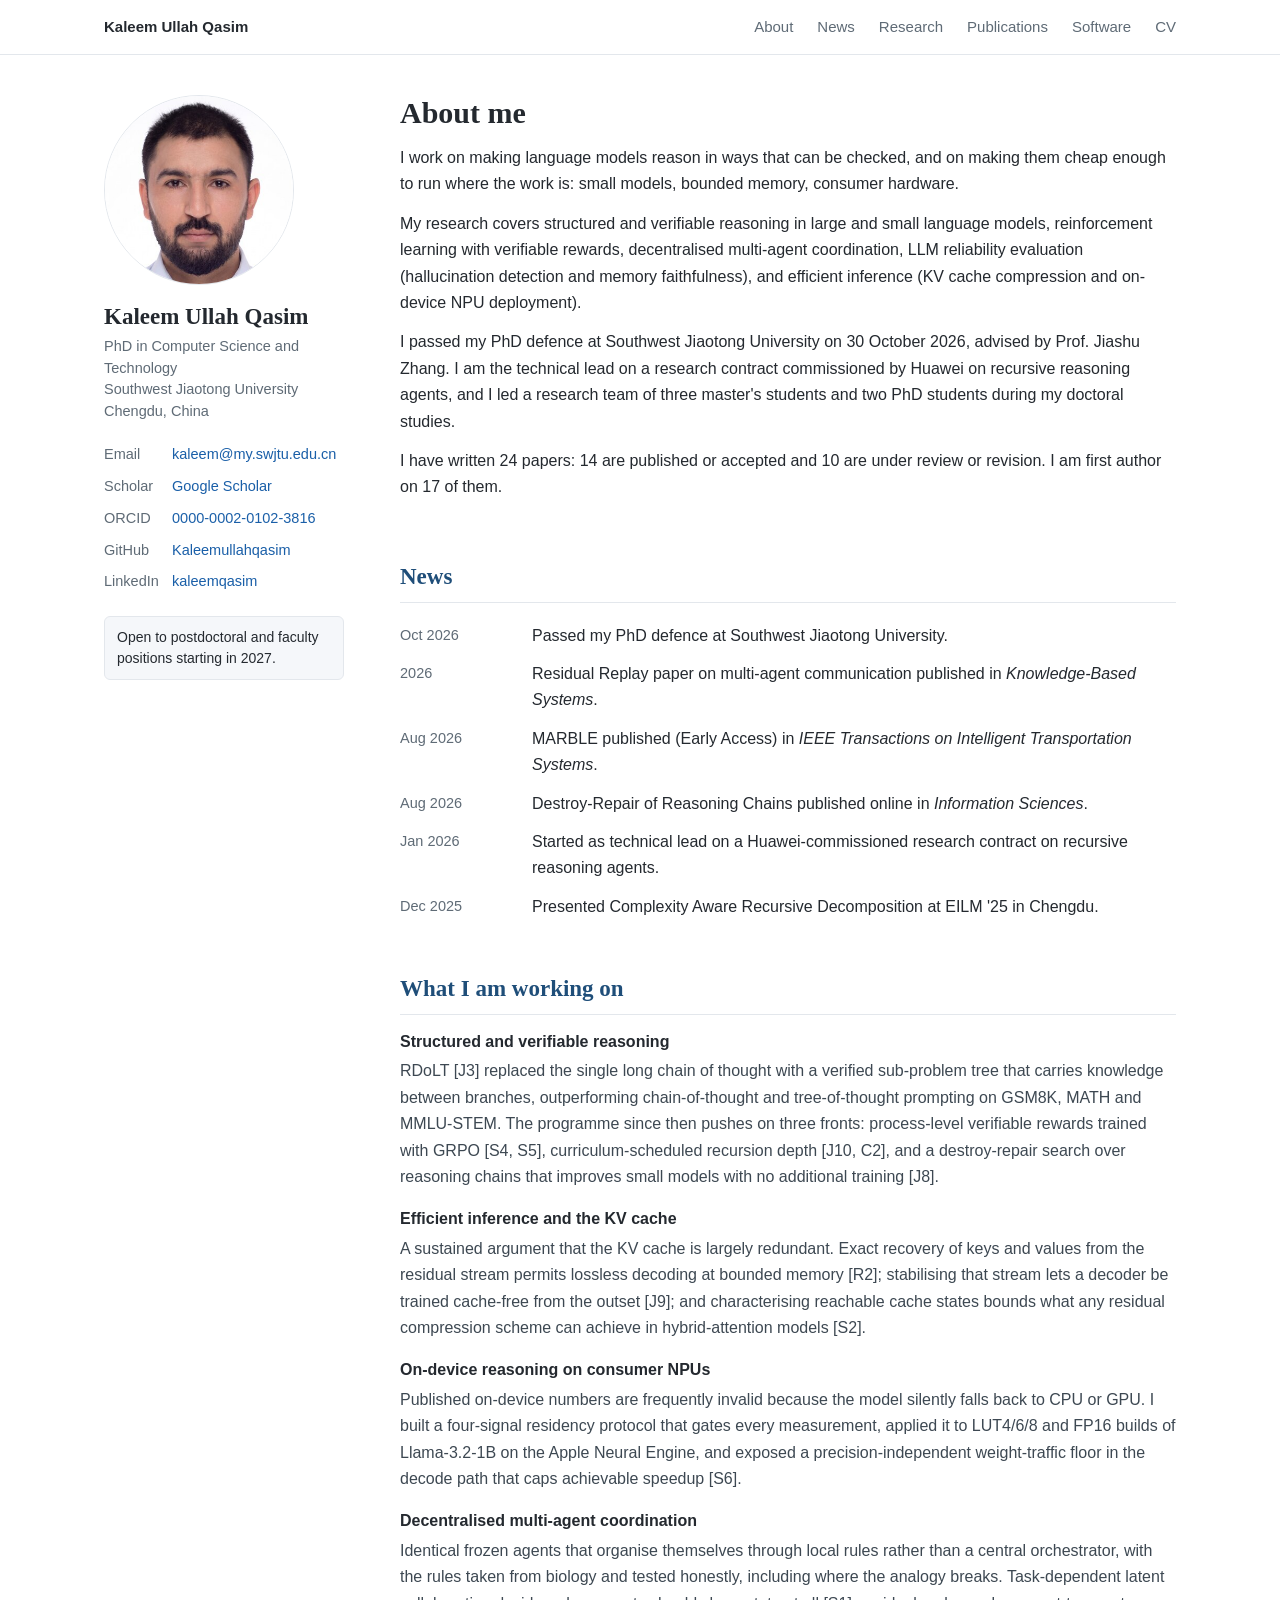
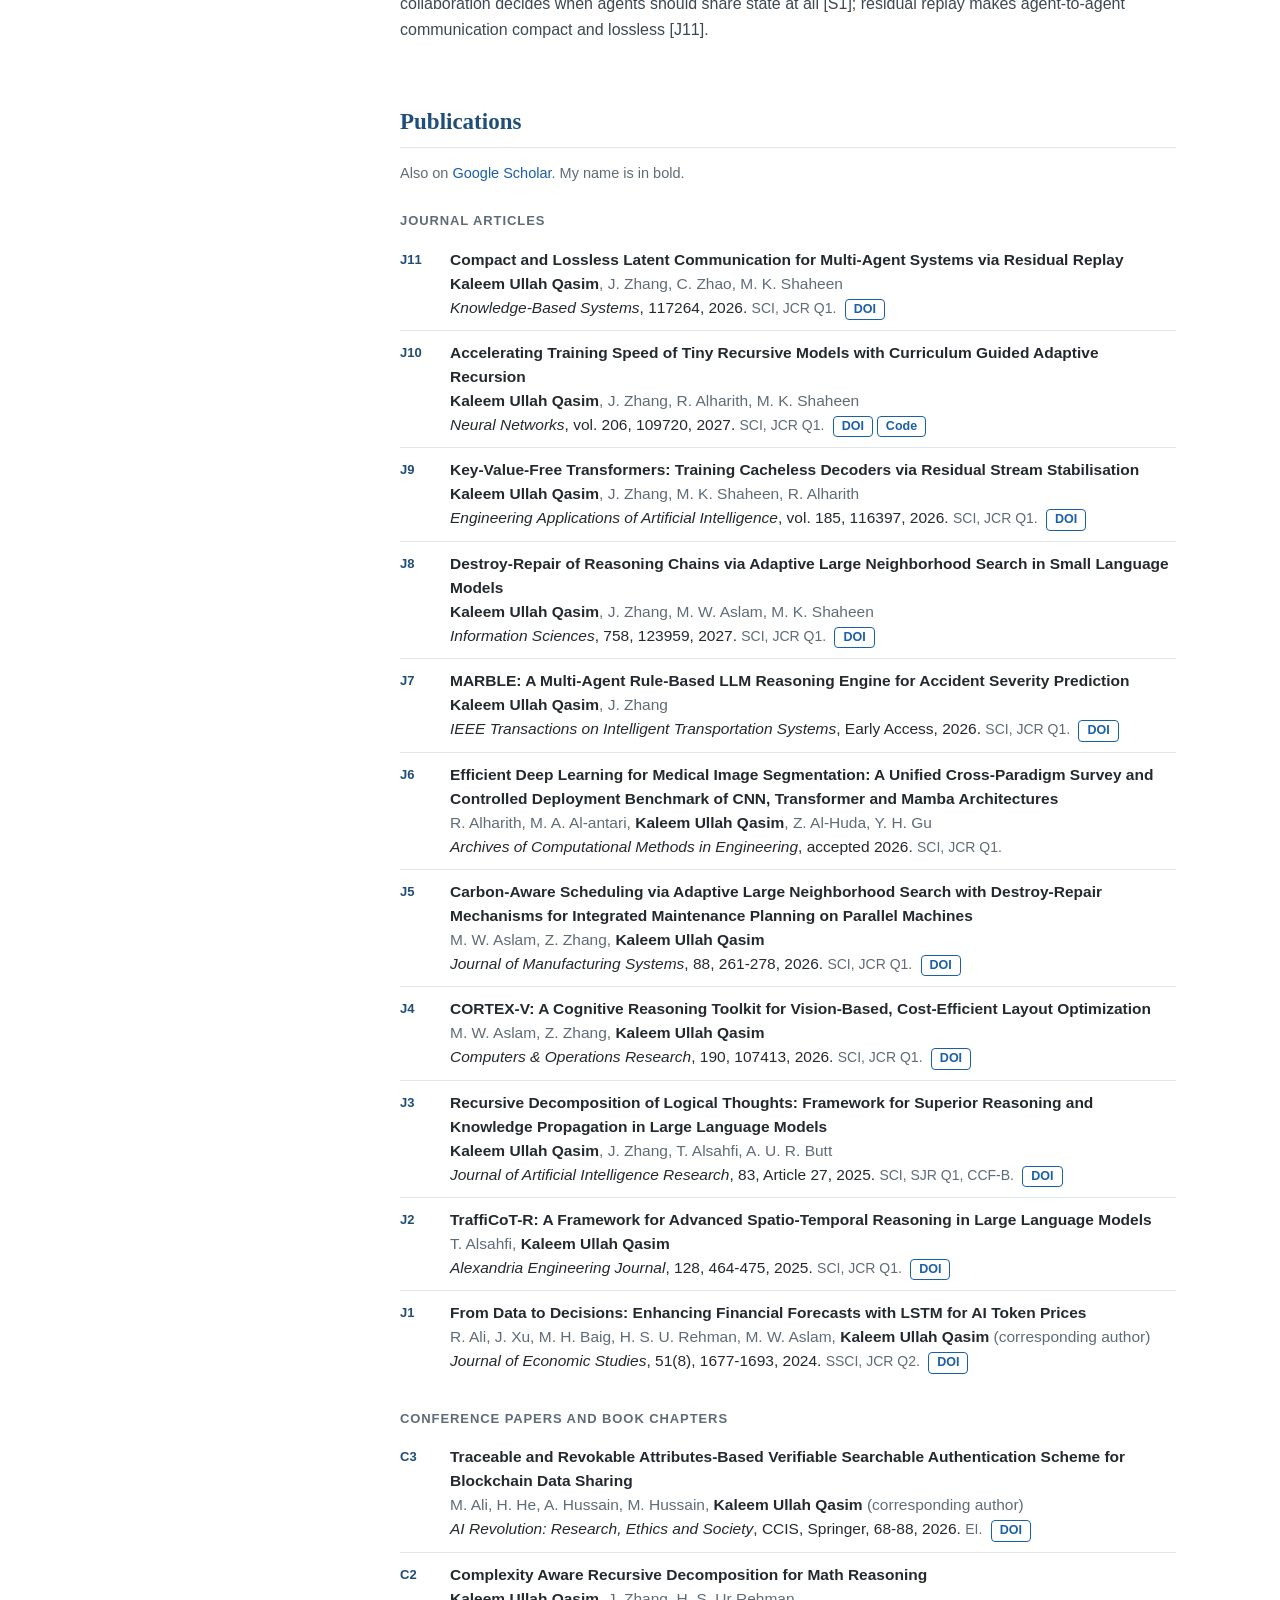
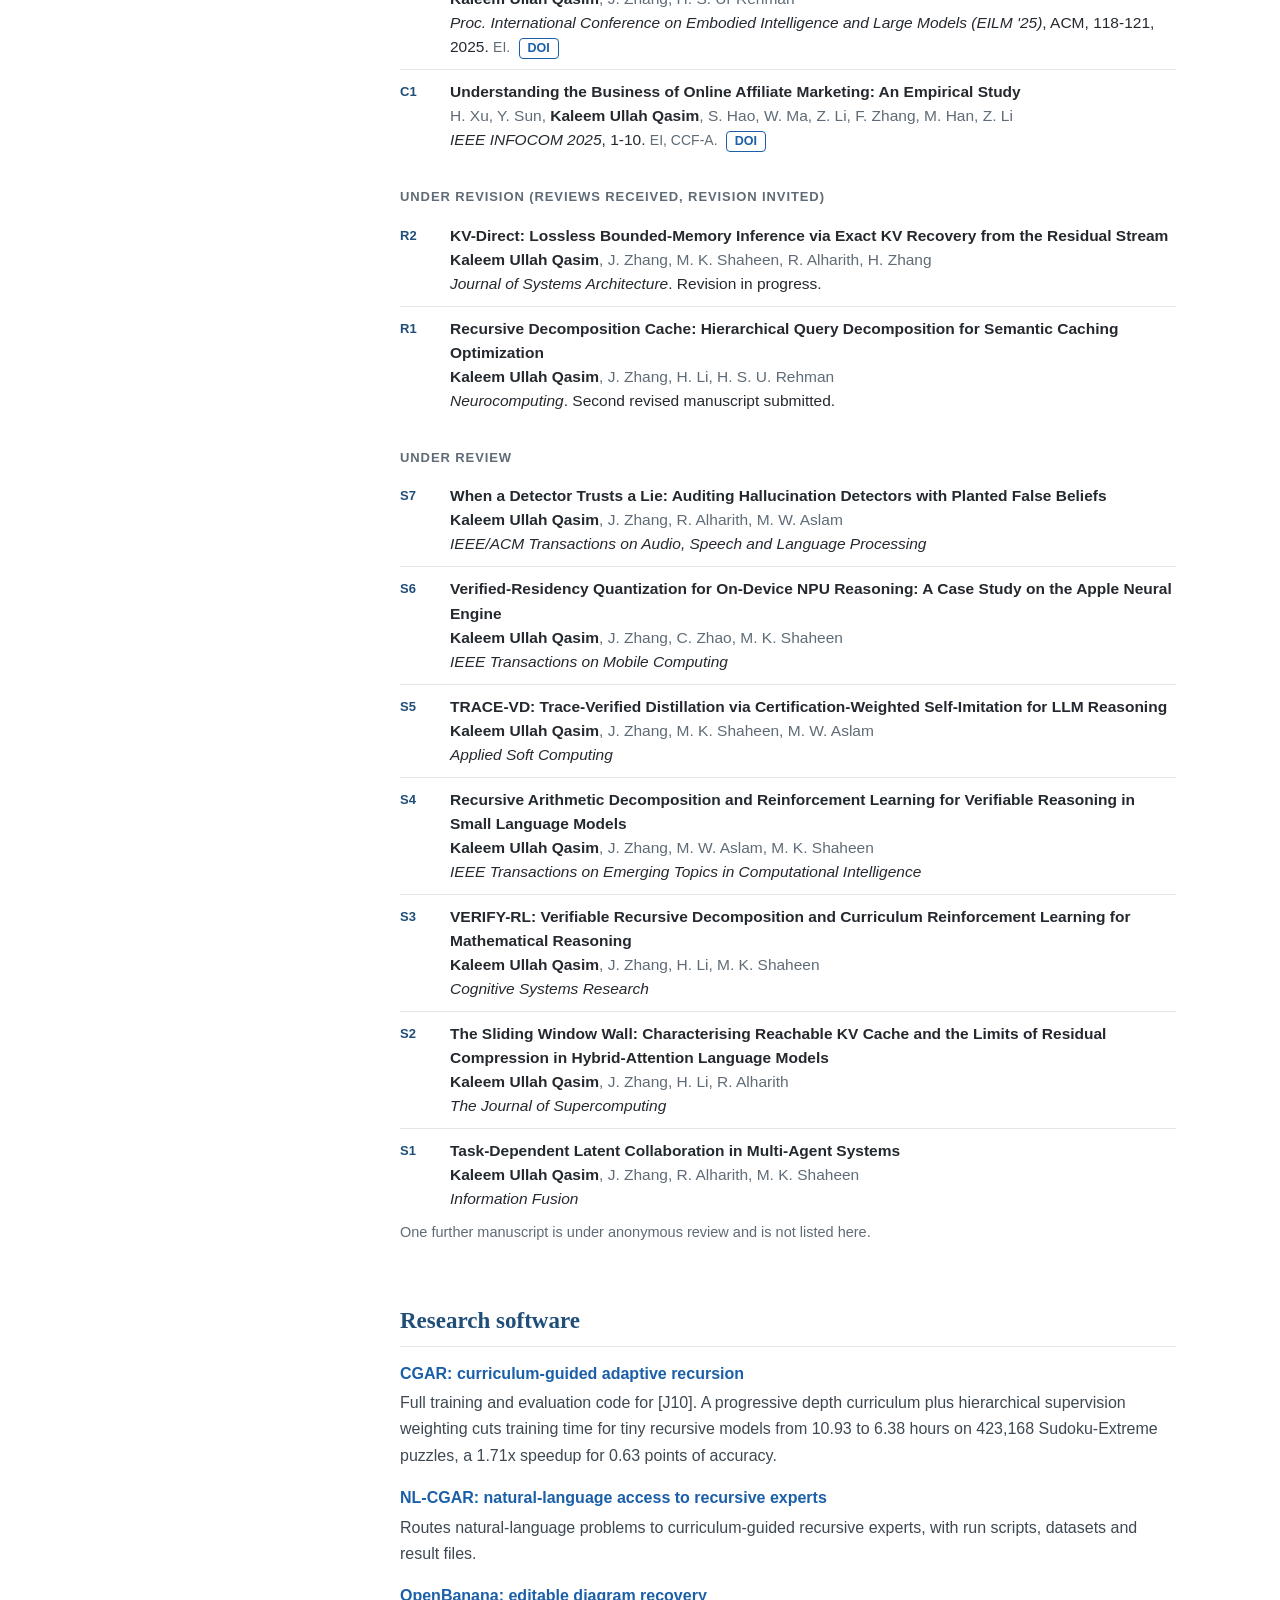
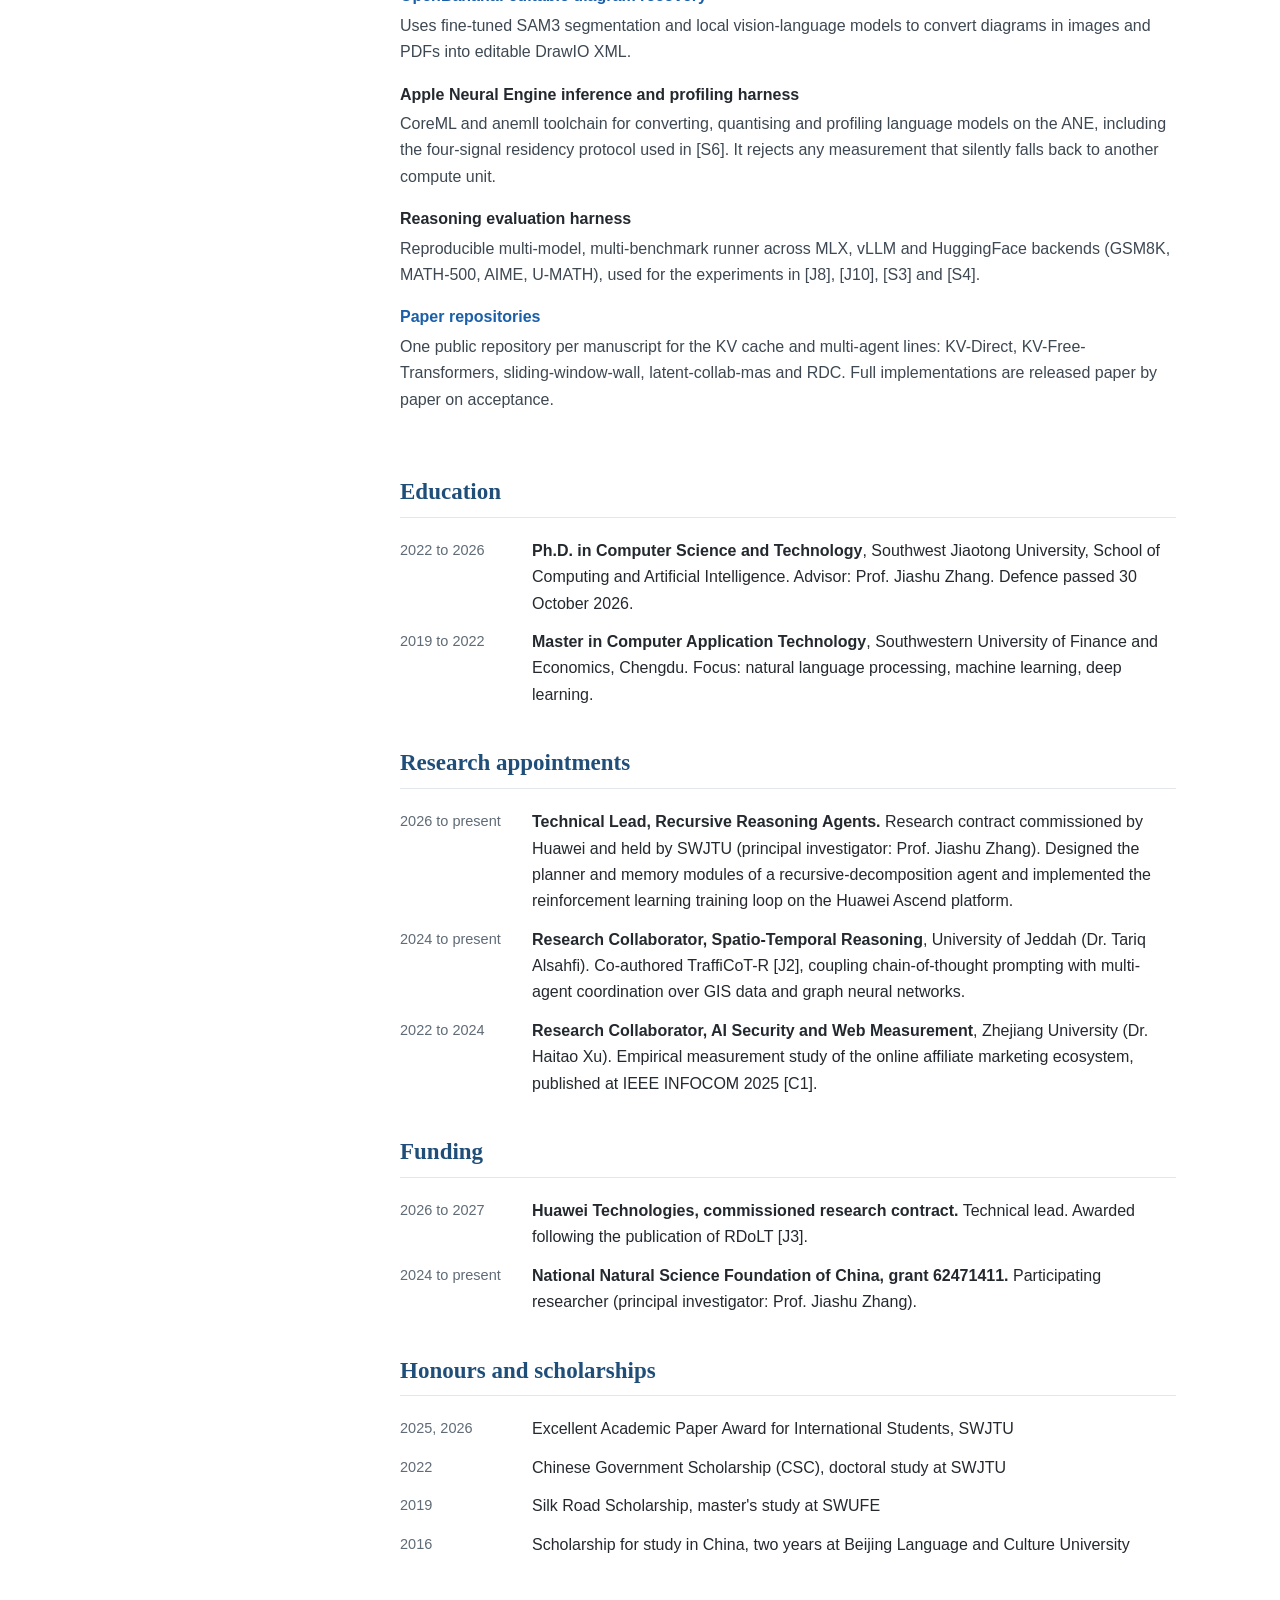
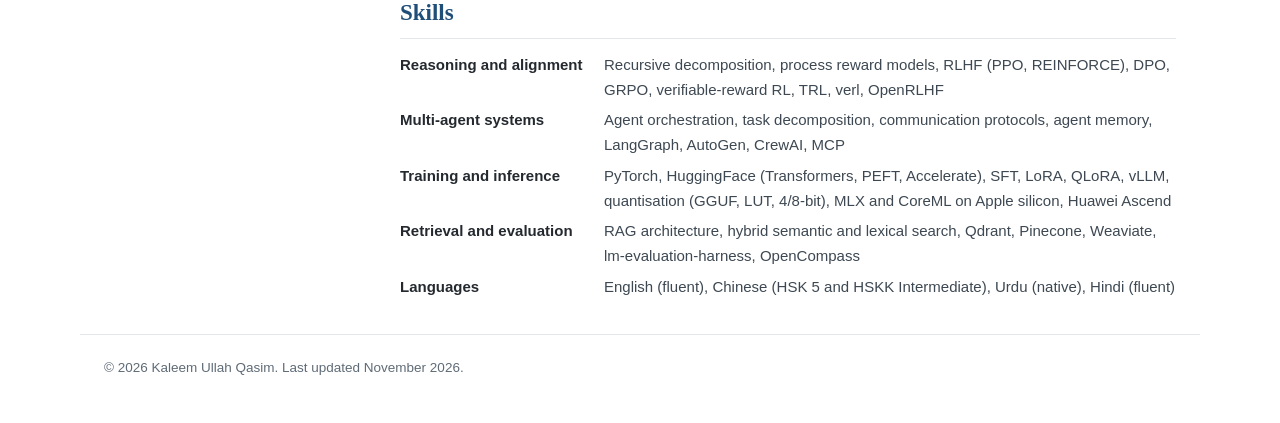
==== index.html @ fdd6a02c "Add personal academic homepage Co-Authored-By: Claude Fable 5.2 <noreply@anthropic.com>" ====
<!doctype html>
<html lang="en">
<head>
<meta charset="utf-8">
<meta name="viewport" content="width=device-width, initial-scale=1">
<title>Kaleem Ullah Qasim | LLM Reasoning and Efficient Inference</title>
<meta name="description" content="Kaleem Ullah Qasim, PhD in Computer Science (Southwest Jiaotong University). Research on LLM reasoning, multi-agent coordination, KV cache compression and on-device NPU inference.">
<meta property="og:title" content="Kaleem Ullah Qasim">
<meta property="og:description" content="Research on LLM reasoning, multi-agent coordination and efficient inference.">
<meta property="og:type" content="profile">
<meta property="og:image" content="photo.jpg">
<link rel="stylesheet" href="style.css">
</head>
<body id="top">

<nav>
  <div class="inner">
    <a class="brand" href="#top">Kaleem Ullah Qasim</a>
    <a href="#about">About</a>
    <a href="#news">News</a>
    <a href="#research">Research</a>
    <a href="#publications">Publications</a>
    <a href="#software">Software</a>
    <a href="#cv">CV</a>
  </div>
</nav>

<div class="page">

<aside>
  <img src="photo.jpg" alt="Portrait of Kaleem Ullah Qasim" width="190" height="190">
  <p class="name">Kaleem Ullah Qasim</p>
  <p class="role">PhD in Computer Science and Technology<br>Southwest Jiaotong University<br>Chengdu, China</p>
  <ul>
    <li><span>Email</span><a href="mailto:kaleem@my.swjtu.edu.cn">kaleem@my.swjtu.edu.cn</a></li>
    <li><span>Scholar</span><a href="https://scholar.google.com/citations?user=MIH9DcUAAAAJ">Google Scholar</a></li>
    <li><span>ORCID</span><a href="https://orcid.org/0000-0002-0102-3816">0000-0002-0102-3816</a></li>
    <li><span>GitHub</span><a href="https://github.com/Kaleemullahqasim">Kaleemullahqasim</a></li>
    <li><span>LinkedIn</span><a href="https://linkedin.com/in/kaleemqasim">kaleemqasim</a></li>
  </ul>
  <p class="open">Open to postdoctoral and faculty positions starting in 2027.</p>
</aside>

<main>

<section id="about">
  <h1>About me</h1>
  <p>I work on making language models reason in ways that can be checked, and on making them cheap enough to run where the work is: small models, bounded memory, consumer hardware.</p>
  <p>My research covers structured and verifiable reasoning in large and small language models, reinforcement learning with verifiable rewards, decentralised multi-agent coordination, LLM reliability evaluation (hallucination detection and memory faithfulness), and efficient inference (KV cache compression and on-device NPU deployment).</p>
  <p>I passed my PhD defence at Southwest Jiaotong University on 30 October 2026, advised by Prof. Jiashu Zhang. I am the technical lead on a research contract commissioned by Huawei on recursive reasoning agents, and I led a research team of three master's students and two PhD students during my doctoral studies.</p>
  <p>I have written 24 papers: 14 are published or accepted and 10 are under review or revision. I am first author on 17 of them.</p>
</section>

<section id="news">
  <h2>News</h2>
  <ul class="rows">
    <li><span class="when">Oct 2026</span><span>Passed my PhD defence at Southwest Jiaotong University.</span></li>
    <li><span class="when">2026</span><span>Residual Replay paper on multi-agent communication published in <i>Knowledge-Based Systems</i>.</span></li>
    <li><span class="when">Aug 2026</span><span>MARBLE published (Early Access) in <i>IEEE Transactions on Intelligent Transportation Systems</i>.</span></li>
    <li><span class="when">Aug 2026</span><span>Destroy-Repair of Reasoning Chains published online in <i>Information Sciences</i>.</span></li>
    <li><span class="when">Jan 2026</span><span>Started as technical lead on a Huawei-commissioned research contract on recursive reasoning agents.</span></li>
    <li><span class="when">Dec 2025</span><span>Presented Complexity Aware Recursive Decomposition at EILM '25 in Chengdu.</span></li>
  </ul>
</section>

<section id="research">
  <h2>What I am working on</h2>
  <div class="block">
    <h3>Structured and verifiable reasoning</h3>
    <p>RDoLT [J3] replaced the single long chain of thought with a verified sub-problem tree that carries knowledge between branches, outperforming chain-of-thought and tree-of-thought prompting on GSM8K, MATH and MMLU-STEM. The programme since then pushes on three fronts: process-level verifiable rewards trained with GRPO [S4, S5], curriculum-scheduled recursion depth [J10, C2], and a destroy-repair search over reasoning chains that improves small models with no additional training [J8].</p>
  </div>
  <div class="block">
    <h3>Efficient inference and the KV cache</h3>
    <p>A sustained argument that the KV cache is largely redundant. Exact recovery of keys and values from the residual stream permits lossless decoding at bounded memory [R2]; stabilising that stream lets a decoder be trained cache-free from the outset [J9]; and characterising reachable cache states bounds what any residual compression scheme can achieve in hybrid-attention models [S2].</p>
  </div>
  <div class="block">
    <h3>On-device reasoning on consumer NPUs</h3>
    <p>Published on-device numbers are frequently invalid because the model silently falls back to CPU or GPU. I built a four-signal residency protocol that gates every measurement, applied it to LUT4/6/8 and FP16 builds of Llama-3.2-1B on the Apple Neural Engine, and exposed a precision-independent weight-traffic floor in the decode path that caps achievable speedup [S6].</p>
  </div>
  <div class="block">
    <h3>Decentralised multi-agent coordination</h3>
    <p>Identical frozen agents that organise themselves through local rules rather than a central orchestrator, with the rules taken from biology and tested honestly, including where the analogy breaks. Task-dependent latent collaboration decides when agents should share state at all [S1]; residual replay makes agent-to-agent communication compact and lossless [J11].</p>
  </div>
</section>

<section id="publications">
  <h2>Publications</h2>
  <p class="note">Also on <a href="https://scholar.google.com/citations?user=MIH9DcUAAAAJ">Google Scholar</a>. My name is in bold.</p>

  <h4>Journal articles</h4>
  <ol class="pubs">
    <li><span class="tag">J11</span><div>
      <span class="title">Compact and Lossless Latent Communication for Multi-Agent Systems via Residual Replay</span>
      <span class="authors"><b>Kaleem Ullah Qasim</b>, J. Zhang, C. Zhao, M. K. Shaheen</span>
      <span class="venue"><i>Knowledge-Based Systems</i>, 117264, 2026. <span class="rank">SCI, JCR Q1.</span> <a class="btn" href="https://doi.org/10.1016/j.knosys.2026.117264">DOI</a></span>
    </div></li>
    <li><span class="tag">J10</span><div>
      <span class="title">Accelerating Training Speed of Tiny Recursive Models with Curriculum Guided Adaptive Recursion</span>
      <span class="authors"><b>Kaleem Ullah Qasim</b>, J. Zhang, R. Alharith, M. K. Shaheen</span>
      <span class="venue"><i>Neural Networks</i>, vol. 206, 109720, 2027. <span class="rank">SCI, JCR Q1.</span> <a class="btn" href="https://doi.org/10.1016/j.neunet.2026.109720">DOI</a><a class="btn" href="https://github.com/Kaleemullahqasim/CGAR">Code</a></span>
    </div></li>
    <li><span class="tag">J9</span><div>
      <span class="title">Key-Value-Free Transformers: Training Cacheless Decoders via Residual Stream Stabilisation</span>
      <span class="authors"><b>Kaleem Ullah Qasim</b>, J. Zhang, M. K. Shaheen, R. Alharith</span>
      <span class="venue"><i>Engineering Applications of Artificial Intelligence</i>, vol. 185, 116397, 2026. <span class="rank">SCI, JCR Q1.</span> <a class="btn" href="https://doi.org/10.1016/j.engappai.2026.116397">DOI</a></span>
    </div></li>
    <li><span class="tag">J8</span><div>
      <span class="title">Destroy-Repair of Reasoning Chains via Adaptive Large Neighborhood Search in Small Language Models</span>
      <span class="authors"><b>Kaleem Ullah Qasim</b>, J. Zhang, M. W. Aslam, M. K. Shaheen</span>
      <span class="venue"><i>Information Sciences</i>, 758, 123959, 2027. <span class="rank">SCI, JCR Q1.</span> <a class="btn" href="https://doi.org/10.1016/j.ins.2026.123959">DOI</a></span>
    </div></li>
    <li><span class="tag">J7</span><div>
      <span class="title">MARBLE: A Multi-Agent Rule-Based LLM Reasoning Engine for Accident Severity Prediction</span>
      <span class="authors"><b>Kaleem Ullah Qasim</b>, J. Zhang</span>
      <span class="venue"><i>IEEE Transactions on Intelligent Transportation Systems</i>, Early Access, 2026. <span class="rank">SCI, JCR Q1.</span> <a class="btn" href="https://doi.org/10.1109/TITS.2026.3715630">DOI</a></span>
    </div></li>
    <li><span class="tag">J6</span><div>
      <span class="title">Efficient Deep Learning for Medical Image Segmentation: A Unified Cross-Paradigm Survey and Controlled Deployment Benchmark of CNN, Transformer and Mamba Architectures</span>
      <span class="authors">R. Alharith, M. A. Al-antari, <b>Kaleem Ullah Qasim</b>, Z. Al-Huda, Y. H. Gu</span>
      <span class="venue"><i>Archives of Computational Methods in Engineering</i>, accepted 2026. <span class="rank">SCI, JCR Q1.</span></span>
    </div></li>
    <li><span class="tag">J5</span><div>
      <span class="title">Carbon-Aware Scheduling via Adaptive Large Neighborhood Search with Destroy-Repair Mechanisms for Integrated Maintenance Planning on Parallel Machines</span>
      <span class="authors">M. W. Aslam, Z. Zhang, <b>Kaleem Ullah Qasim</b></span>
      <span class="venue"><i>Journal of Manufacturing Systems</i>, 88, 261-278, 2026. <span class="rank">SCI, JCR Q1.</span> <a class="btn" href="https://doi.org/10.1016/j.jmsy.2026.06.006">DOI</a></span>
    </div></li>
    <li><span class="tag">J4</span><div>
      <span class="title">CORTEX-V: A Cognitive Reasoning Toolkit for Vision-Based, Cost-Efficient Layout Optimization</span>
      <span class="authors">M. W. Aslam, Z. Zhang, <b>Kaleem Ullah Qasim</b></span>
      <span class="venue"><i>Computers &amp; Operations Research</i>, 190, 107413, 2026. <span class="rank">SCI, JCR Q1.</span> <a class="btn" href="https://doi.org/10.1016/j.cor.2026.107413">DOI</a></span>
    </div></li>
    <li><span class="tag">J3</span><div>
      <span class="title">Recursive Decomposition of Logical Thoughts: Framework for Superior Reasoning and Knowledge Propagation in Large Language Models</span>
      <span class="authors"><b>Kaleem Ullah Qasim</b>, J. Zhang, T. Alsahfi, A. U. R. Butt</span>
      <span class="venue"><i>Journal of Artificial Intelligence Research</i>, 83, Article 27, 2025. <span class="rank">SCI, SJR Q1, CCF-B.</span> <a class="btn" href="https://doi.org/10.1613/jair.1.18562">DOI</a></span>
    </div></li>
    <li><span class="tag">J2</span><div>
      <span class="title">TraffiCoT-R: A Framework for Advanced Spatio-Temporal Reasoning in Large Language Models</span>
      <span class="authors">T. Alsahfi, <b>Kaleem Ullah Qasim</b></span>
      <span class="venue"><i>Alexandria Engineering Journal</i>, 128, 464-475, 2025. <span class="rank">SCI, JCR Q1.</span> <a class="btn" href="https://doi.org/10.1016/j.aej.2025.05.027">DOI</a></span>
    </div></li>
    <li><span class="tag">J1</span><div>
      <span class="title">From Data to Decisions: Enhancing Financial Forecasts with LSTM for AI Token Prices</span>
      <span class="authors">R. Ali, J. Xu, M. H. Baig, H. S. U. Rehman, M. W. Aslam, <b>Kaleem Ullah Qasim</b> (corresponding author)</span>
      <span class="venue"><i>Journal of Economic Studies</i>, 51(8), 1677-1693, 2024. <span class="rank">SSCI, JCR Q2.</span> <a class="btn" href="https://doi.org/10.1108/JES-01-2024-0022">DOI</a></span>
    </div></li>
  </ol>

  <h4>Conference papers and book chapters</h4>
  <ol class="pubs">
    <li><span class="tag">C3</span><div>
      <span class="title">Traceable and Revokable Attributes-Based Verifiable Searchable Authentication Scheme for Blockchain Data Sharing</span>
      <span class="authors">M. Ali, H. He, A. Hussain, M. Hussain, <b>Kaleem Ullah Qasim</b> (corresponding author)</span>
      <span class="venue"><i>AI Revolution: Research, Ethics and Society</i>, CCIS, Springer, 68-88, 2026. <span class="rank">EI.</span> <a class="btn" href="https://doi.org/10.1007/978-3-032-12930-7_6">DOI</a></span>
    </div></li>
    <li><span class="tag">C2</span><div>
      <span class="title">Complexity Aware Recursive Decomposition for Math Reasoning</span>
      <span class="authors"><b>Kaleem Ullah Qasim</b>, J. Zhang, H. S. Ur Rehman</span>
      <span class="venue"><i>Proc. International Conference on Embodied Intelligence and Large Models (EILM '25)</i>, ACM, 118-121, 2025. <span class="rank">EI.</span> <a class="btn" href="https://doi.org/10.1145/3788731.3788750">DOI</a></span>
    </div></li>
    <li><span class="tag">C1</span><div>
      <span class="title">Understanding the Business of Online Affiliate Marketing: An Empirical Study</span>
      <span class="authors">H. Xu, Y. Sun, <b>Kaleem Ullah Qasim</b>, S. Hao, W. Ma, Z. Li, F. Zhang, M. Han, Z. Li</span>
      <span class="venue"><i>IEEE INFOCOM 2025</i>, 1-10. <span class="rank">EI, CCF-A.</span> <a class="btn" href="https://doi.org/10.1109/INFOCOM55648.2025.11044696">DOI</a></span>
    </div></li>
  </ol>

  <h4>Under revision (reviews received, revision invited)</h4>
  <ol class="pubs">
    <li><span class="tag">R2</span><div>
      <span class="title">KV-Direct: Lossless Bounded-Memory Inference via Exact KV Recovery from the Residual Stream</span>
      <span class="authors"><b>Kaleem Ullah Qasim</b>, J. Zhang, M. K. Shaheen, R. Alharith, H. Zhang</span>
      <span class="venue"><i>Journal of Systems Architecture</i>. Revision in progress.</span>
    </div></li>
    <li><span class="tag">R1</span><div>
      <span class="title">Recursive Decomposition Cache: Hierarchical Query Decomposition for Semantic Caching Optimization</span>
      <span class="authors"><b>Kaleem Ullah Qasim</b>, J. Zhang, H. Li, H. S. U. Rehman</span>
      <span class="venue"><i>Neurocomputing</i>. Second revised manuscript submitted.</span>
    </div></li>
  </ol>

  <h4>Under review</h4>
  <ol class="pubs">
    <li><span class="tag">S7</span><div>
      <span class="title">When a Detector Trusts a Lie: Auditing Hallucination Detectors with Planted False Beliefs</span>
      <span class="authors"><b>Kaleem Ullah Qasim</b>, J. Zhang, R. Alharith, M. W. Aslam</span>
      <span class="venue"><i>IEEE/ACM Transactions on Audio, Speech and Language Processing</i></span>
    </div></li>
    <li><span class="tag">S6</span><div>
      <span class="title">Verified-Residency Quantization for On-Device NPU Reasoning: A Case Study on the Apple Neural Engine</span>
      <span class="authors"><b>Kaleem Ullah Qasim</b>, J. Zhang, C. Zhao, M. K. Shaheen</span>
      <span class="venue"><i>IEEE Transactions on Mobile Computing</i></span>
    </div></li>
    <li><span class="tag">S5</span><div>
      <span class="title">TRACE-VD: Trace-Verified Distillation via Certification-Weighted Self-Imitation for LLM Reasoning</span>
      <span class="authors"><b>Kaleem Ullah Qasim</b>, J. Zhang, M. K. Shaheen, M. W. Aslam</span>
      <span class="venue"><i>Applied Soft Computing</i></span>
    </div></li>
    <li><span class="tag">S4</span><div>
      <span class="title">Recursive Arithmetic Decomposition and Reinforcement Learning for Verifiable Reasoning in Small Language Models</span>
      <span class="authors"><b>Kaleem Ullah Qasim</b>, J. Zhang, M. W. Aslam, M. K. Shaheen</span>
      <span class="venue"><i>IEEE Transactions on Emerging Topics in Computational Intelligence</i></span>
    </div></li>
    <li><span class="tag">S3</span><div>
      <span class="title">VERIFY-RL: Verifiable Recursive Decomposition and Curriculum Reinforcement Learning for Mathematical Reasoning</span>
      <span class="authors"><b>Kaleem Ullah Qasim</b>, J. Zhang, H. Li, M. K. Shaheen</span>
      <span class="venue"><i>Cognitive Systems Research</i></span>
    </div></li>
    <li><span class="tag">S2</span><div>
      <span class="title">The Sliding Window Wall: Characterising Reachable KV Cache and the Limits of Residual Compression in Hybrid-Attention Language Models</span>
      <span class="authors"><b>Kaleem Ullah Qasim</b>, J. Zhang, H. Li, R. Alharith</span>
      <span class="venue"><i>The Journal of Supercomputing</i></span>
    </div></li>
    <li><span class="tag">S1</span><div>
      <span class="title">Task-Dependent Latent Collaboration in Multi-Agent Systems</span>
      <span class="authors"><b>Kaleem Ullah Qasim</b>, J. Zhang, R. Alharith, M. K. Shaheen</span>
      <span class="venue"><i>Information Fusion</i></span>
    </div></li>
  </ol>
  <p class="note">One further manuscript is under anonymous review and is not listed here.</p>
</section>

<section id="software">
  <h2>Research software</h2>
  <div class="block">
    <h3><a href="https://github.com/Kaleemullahqasim/CGAR">CGAR: curriculum-guided adaptive recursion</a></h3>
    <p>Full training and evaluation code for [J10]. A progressive depth curriculum plus hierarchical supervision weighting cuts training time for tiny recursive models from 10.93 to 6.38 hours on 423,168 Sudoku-Extreme puzzles, a 1.71x speedup for 0.63 points of accuracy.</p>
  </div>
  <div class="block">
    <h3><a href="https://github.com/Kaleemullahqasim/NL-CGAR">NL-CGAR: natural-language access to recursive experts</a></h3>
    <p>Routes natural-language problems to curriculum-guided recursive experts, with run scripts, datasets and result files.</p>
  </div>
  <div class="block">
    <h3><a href="https://github.com/Kaleemullahqasim/openbanana">OpenBanana: editable diagram recovery</a></h3>
    <p>Uses fine-tuned SAM3 segmentation and local vision-language models to convert diagrams in images and PDFs into editable DrawIO XML.</p>
  </div>
  <div class="block">
    <h3>Apple Neural Engine inference and profiling harness</h3>
    <p>CoreML and anemll toolchain for converting, quantising and profiling language models on the ANE, including the four-signal residency protocol used in [S6]. It rejects any measurement that silently falls back to another compute unit.</p>
  </div>
  <div class="block">
    <h3>Reasoning evaluation harness</h3>
    <p>Reproducible multi-model, multi-benchmark runner across MLX, vLLM and HuggingFace backends (GSM8K, MATH-500, AIME, U-MATH), used for the experiments in [J8], [J10], [S3] and [S4].</p>
  </div>
  <div class="block">
    <h3><a href="https://github.com/Kaleemullahqasim">Paper repositories</a></h3>
    <p>One public repository per manuscript for the KV cache and multi-agent lines: KV-Direct, KV-Free-Transformers, sliding-window-wall, latent-collab-mas and RDC. Full implementations are released paper by paper on acceptance.</p>
  </div>
</section>

<section id="cv">
  <h2>Education</h2>
  <ul class="rows">
    <li><span class="when">2022 to 2026</span><span><b>Ph.D. in Computer Science and Technology</b>, Southwest Jiaotong University, School of Computing and Artificial Intelligence. Advisor: Prof. Jiashu Zhang. Defence passed 30 October 2026.</span></li>
    <li><span class="when">2019 to 2022</span><span><b>Master in Computer Application Technology</b>, Southwestern University of Finance and Economics, Chengdu. Focus: natural language processing, machine learning, deep learning.</span></li>
  </ul>

  <h2>Research appointments</h2>
  <ul class="rows">
    <li><span class="when">2026 to present</span><span><b>Technical Lead, Recursive Reasoning Agents.</b> Research contract commissioned by Huawei and held by SWJTU (principal investigator: Prof. Jiashu Zhang). Designed the planner and memory modules of a recursive-decomposition agent and implemented the reinforcement learning training loop on the Huawei Ascend platform.</span></li>
    <li><span class="when">2024 to present</span><span><b>Research Collaborator, Spatio-Temporal Reasoning</b>, University of Jeddah (Dr. Tariq Alsahfi). Co-authored TraffiCoT-R [J2], coupling chain-of-thought prompting with multi-agent coordination over GIS data and graph neural networks.</span></li>
    <li><span class="when">2022 to 2024</span><span><b>Research Collaborator, AI Security and Web Measurement</b>, Zhejiang University (Dr. Haitao Xu). Empirical measurement study of the online affiliate marketing ecosystem, published at IEEE INFOCOM 2025 [C1].</span></li>
  </ul>

  <h2>Funding</h2>
  <ul class="rows">
    <li><span class="when">2026 to 2027</span><span><b>Huawei Technologies, commissioned research contract.</b> Technical lead. Awarded following the publication of RDoLT [J3].</span></li>
    <li><span class="when">2024 to present</span><span><b>National Natural Science Foundation of China, grant 62471411.</b> Participating researcher (principal investigator: Prof. Jiashu Zhang).</span></li>
  </ul>

  <h2>Honours and scholarships</h2>
  <ul class="rows">
    <li><span class="when">2025, 2026</span><span>Excellent Academic Paper Award for International Students, SWJTU</span></li>
    <li><span class="when">2022</span><span>Chinese Government Scholarship (CSC), doctoral study at SWJTU</span></li>
    <li><span class="when">2019</span><span>Silk Road Scholarship, master's study at SWUFE</span></li>
    <li><span class="when">2016</span><span>Scholarship for study in China, two years at Beijing Language and Culture University</span></li>
  </ul>

  <h2>Skills</h2>
  <dl class="skills">
    <dt>Reasoning and alignment</dt><dd>Recursive decomposition, process reward models, RLHF (PPO, REINFORCE), DPO, GRPO, verifiable-reward RL, TRL, verl, OpenRLHF</dd>
    <dt>Multi-agent systems</dt><dd>Agent orchestration, task decomposition, communication protocols, agent memory, LangGraph, AutoGen, CrewAI, MCP</dd>
    <dt>Training and inference</dt><dd>PyTorch, HuggingFace (Transformers, PEFT, Accelerate), SFT, LoRA, QLoRA, vLLM, quantisation (GGUF, LUT, 4/8-bit), MLX and CoreML on Apple silicon, Huawei Ascend</dd>
    <dt>Retrieval and evaluation</dt><dd>RAG architecture, hybrid semantic and lexical search, Qdrant, Pinecone, Weaviate, lm-evaluation-harness, OpenCompass</dd>
    <dt>Languages</dt><dd>English (fluent), Chinese (HSK 5 and HSKK Intermediate), Urdu (native), Hindi (fluent)</dd>
  </dl>
</section>

</main>
</div>

<footer>&copy; 2026 Kaleem Ullah Qasim. Last updated November 2026.</footer>

</body>
</html>
---- style.css ----
:root {
  color-scheme: light;
  --bg: #ffffff;
  --text: #24292f;
  --muted: #5f6b76;
  --accent: #1f4e79;
  --link: #1a5fa8;
  --line: #e3e7ec;
  --soft: #f5f7fa;
}
* { box-sizing: border-box; }
html { scroll-behavior: smooth; scroll-padding-top: 70px; }
body {
  margin: 0; background: var(--bg); color: var(--text);
  font: 16px/1.65 -apple-system, BlinkMacSystemFont, "Segoe UI", "Helvetica Neue", Arial, "PingFang SC", "Microsoft YaHei", sans-serif;
  -webkit-text-size-adjust: 100%;
}
a { color: var(--link); text-decoration: none; }
a:hover { text-decoration: underline; }

/* top bar */
nav { position: sticky; top: 0; z-index: 5; background: var(--bg); border-bottom: 1px solid var(--line); }
nav .inner { max-width: 1120px; margin: 0 auto; padding: 0 24px; height: 54px; display: flex; align-items: center; gap: 24px; overflow-x: auto; white-space: nowrap; }
nav .brand { font-weight: 700; color: var(--text); margin-right: auto; }
nav a { color: var(--muted); font-size: 15px; }
nav a:hover { color: var(--accent); text-decoration: none; }

/* two columns: sidebar + content */
.page { max-width: 1120px; margin: 0 auto; padding: 40px 24px 20px; display: grid; grid-template-columns: 240px minmax(0, 1fr); gap: 56px; }
aside { position: sticky; top: 94px; align-self: start; }
aside img { width: 190px; height: 190px; border-radius: 50%; object-fit: cover; object-position: 50% 22%; border: 1px solid var(--line); display: block; }
aside .name { font-family: Georgia, "Times New Roman", serif; font-size: 23px; font-weight: 700; margin: 18px 0 4px; line-height: 1.25; }
aside .role { color: var(--muted); font-size: 14.5px; margin: 0 0 16px; line-height: 1.5; }
aside ul { list-style: none; padding: 0; margin: 0; font-size: 14.5px; }
aside li { padding: 4px 0; }
aside li span { color: var(--muted); display: inline-block; width: 68px; }
aside .open { margin-top: 18px; padding: 10px 12px; background: var(--soft); border: 1px solid var(--line); border-radius: 6px; font-size: 14px; line-height: 1.5; }

main section { padding-bottom: 14px; }
h1 { font-family: Georgia, "Times New Roman", serif; font-size: 30px; margin: 0 0 14px; line-height: 1.2; }
h2 { font-family: Georgia, "Times New Roman", serif; font-size: 23px; color: var(--accent); margin: 30px 0 14px; padding-bottom: 6px; border-bottom: 1px solid var(--line); }
h3 { font-size: 16px; margin: 0 0 3px; }
h4 { font-size: 13px; text-transform: uppercase; letter-spacing: 0.07em; color: var(--muted); margin: 24px 0 6px; }
p { margin: 0 0 13px; }
.note { color: var(--muted); font-size: 14.5px; }

/* dated rows: news, education, honours */
ul.rows { list-style: none; padding: 0; margin: 0; }
ul.rows li { display: grid; grid-template-columns: 118px 1fr; gap: 14px; padding: 6px 0; }
ul.rows .when { color: var(--muted); font-size: 14.5px; padding-top: 1px; }

.block { margin-bottom: 16px; }
.block p { margin: 0; color: #3d4852; }

/* publications */
ol.pubs { list-style: none; padding: 0; margin: 0; }
ol.pubs li { display: grid; grid-template-columns: 42px 1fr; gap: 8px; padding: 10px 0; border-bottom: 1px solid var(--line); font-size: 15.5px; line-height: 1.55; }
ol.pubs li:last-child { border-bottom: 0; }
.tag { font-size: 13px; font-weight: 700; color: var(--accent); padding-top: 2px; }
.title { font-weight: 600; display: block; }
.authors { color: var(--muted); display: block; }
.authors b { color: var(--text); font-weight: 600; }
.venue { display: block; }
.rank { color: var(--muted); font-size: 14px; }
.btn { display: inline-block; font-size: 12.5px; font-weight: 600; padding: 0 8px; margin-left: 4px; border: 1px solid var(--link); border-radius: 4px; line-height: 1.55; }
.btn:hover { background: var(--link); color: #fff; text-decoration: none; }

dl.skills { margin: 0; display: grid; grid-template-columns: 190px 1fr; gap: 6px 14px; font-size: 15px; }
dl.skills dt { font-weight: 600; }
dl.skills dd { margin: 0; color: #3d4852; }

footer { max-width: 1120px; margin: 0 auto; padding: 22px 24px 44px; color: var(--muted); font-size: 13.5px; border-top: 1px solid var(--line); }

@media (max-width: 820px) {
  .page { grid-template-columns: 1fr; gap: 26px; padding-top: 28px; }
  aside { position: static; text-align: center; }
  aside img { width: 140px; height: 140px; margin: 0 auto; }
  aside ul { display: flex; flex-wrap: wrap; justify-content: center; gap: 2px 16px; }
  aside li span { display: none; }
  nav .brand { display: none; }
  ul.rows li { grid-template-columns: 1fr; gap: 0; }
  dl.skills { grid-template-columns: 1fr; gap: 0; }
  dl.skills dd { margin-bottom: 10px; }
}
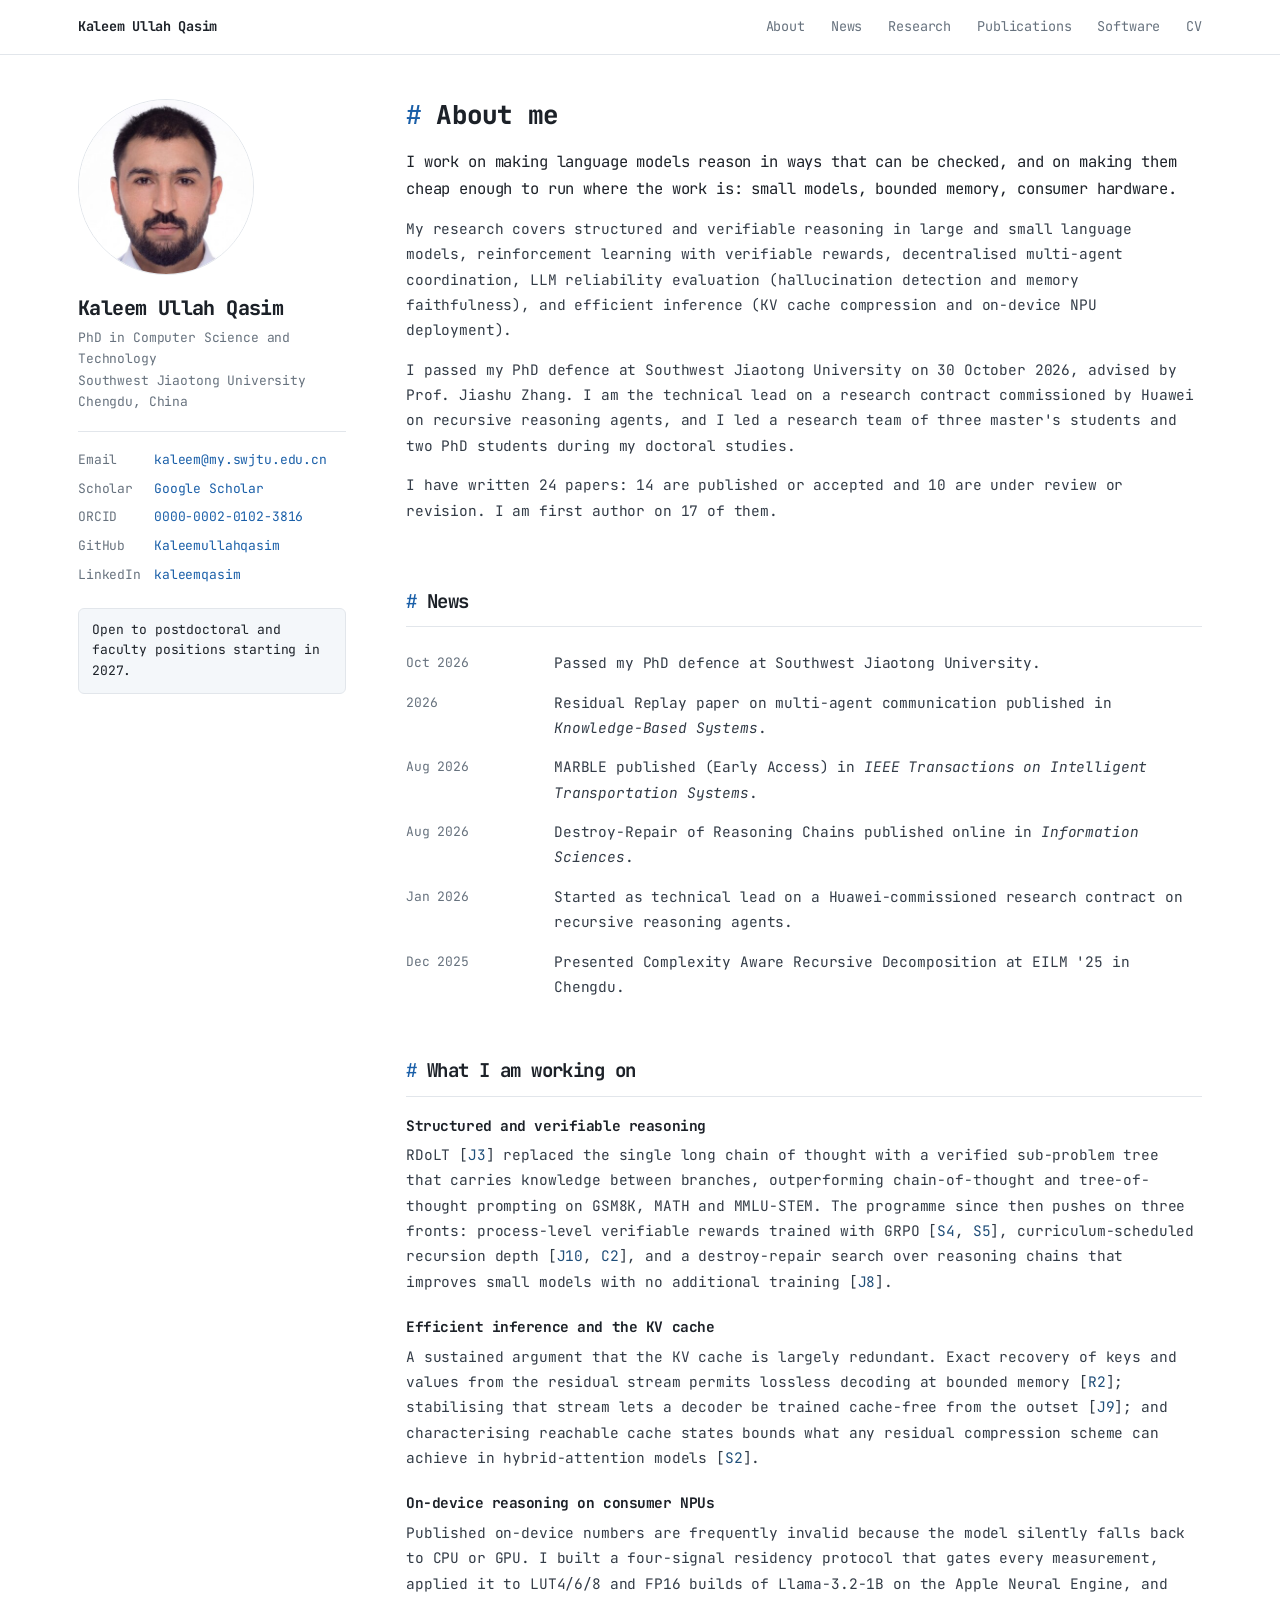
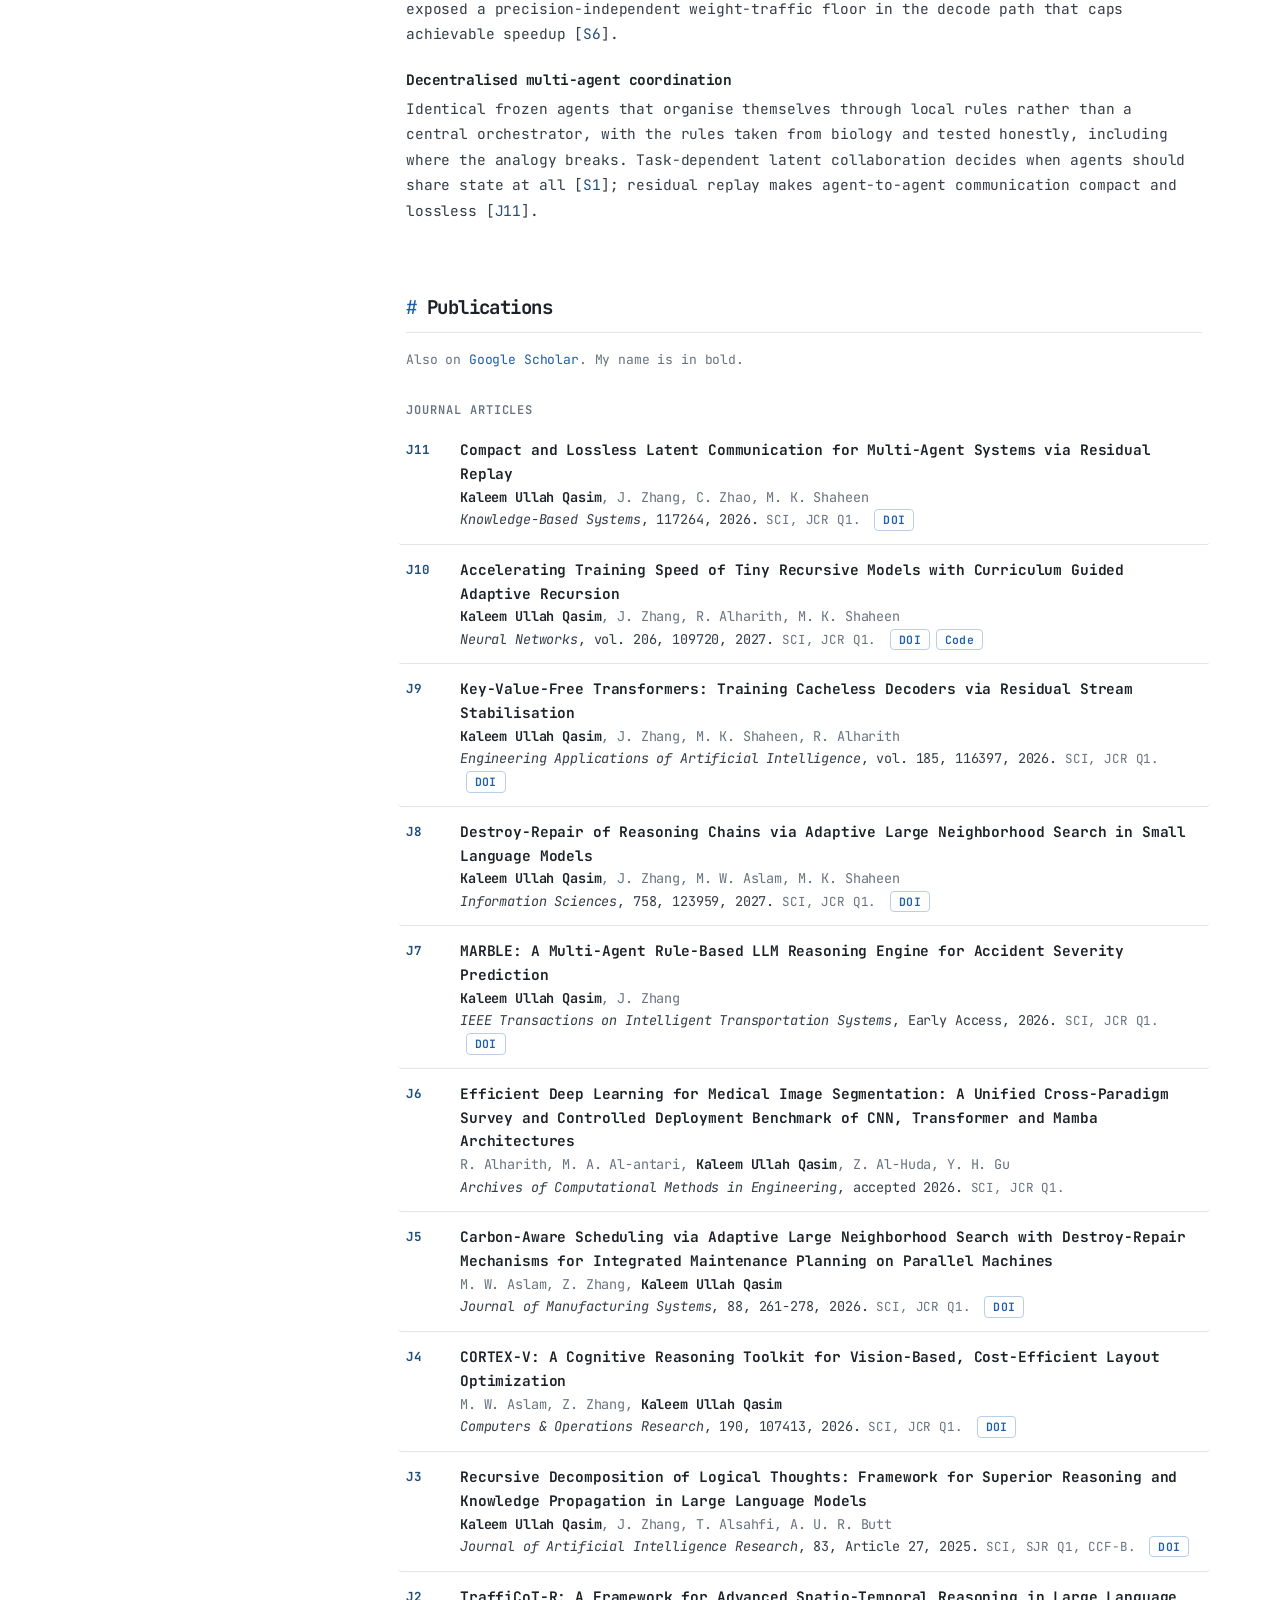
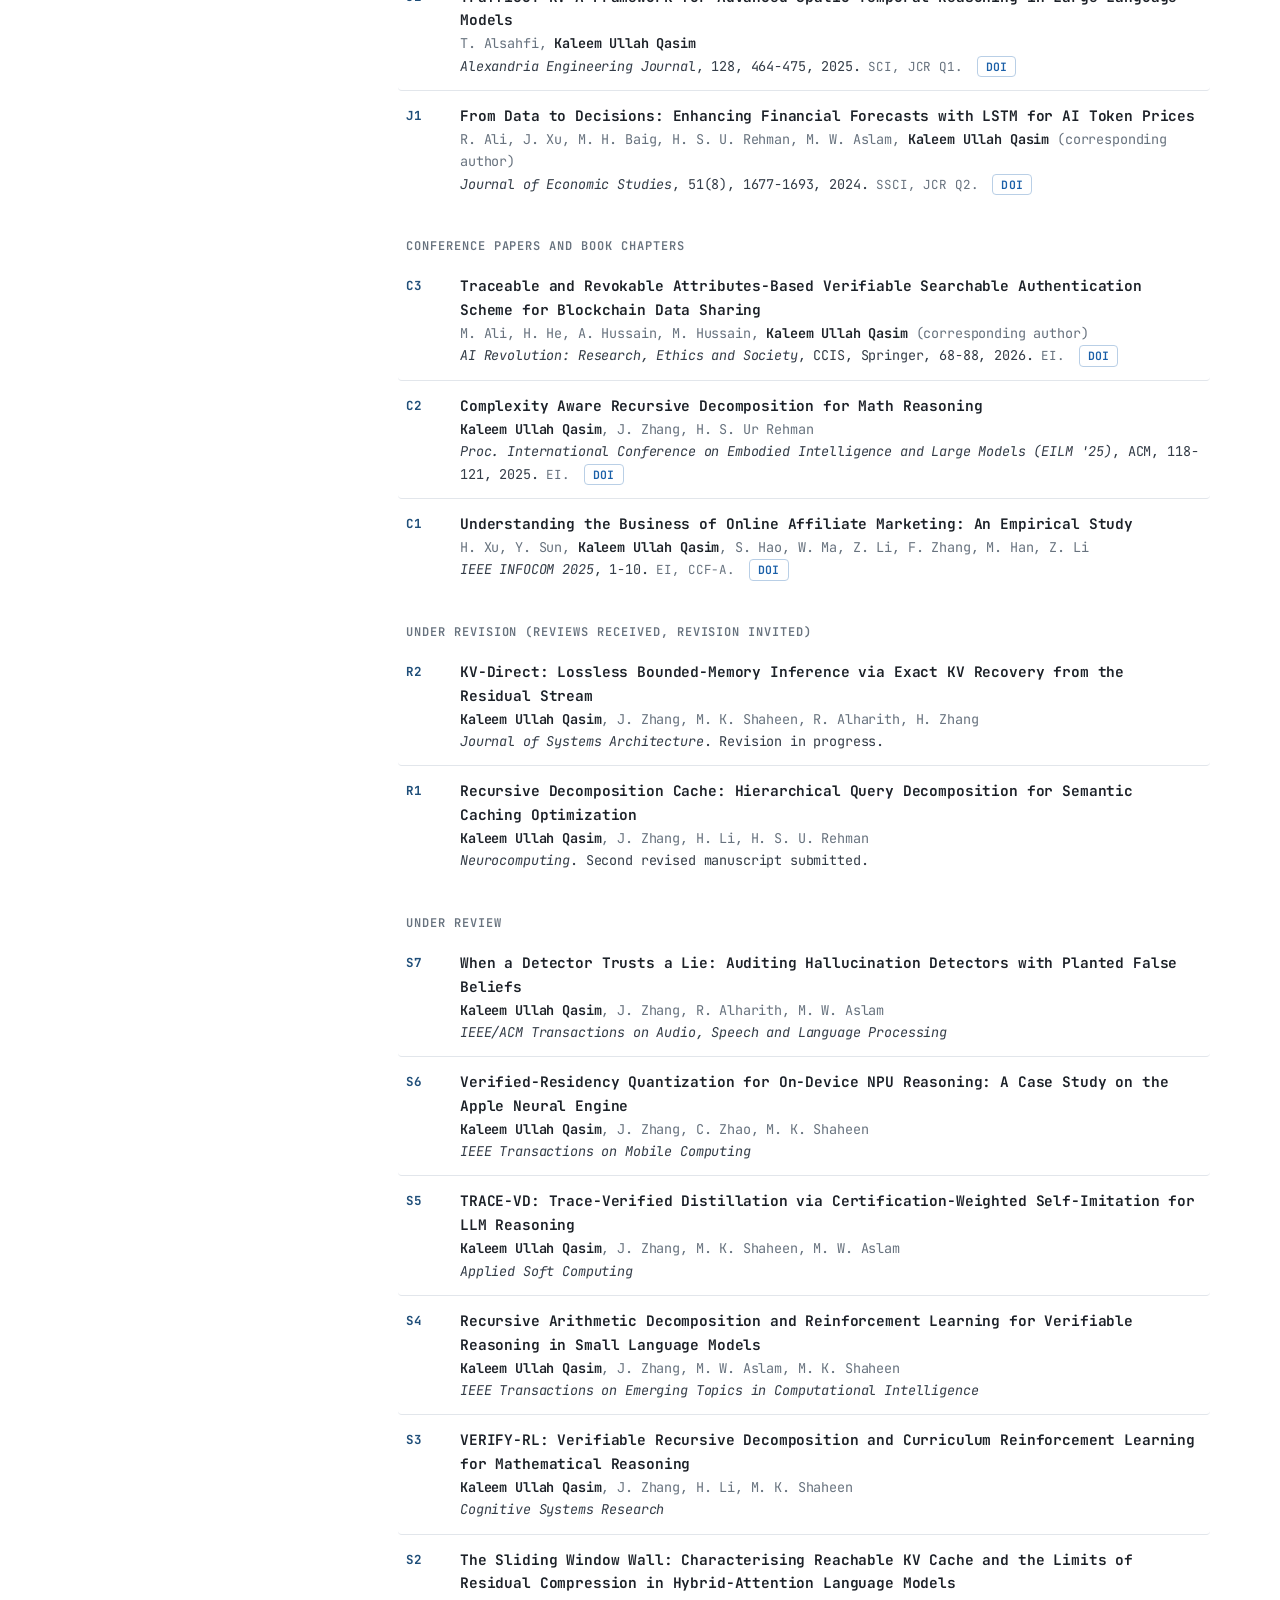
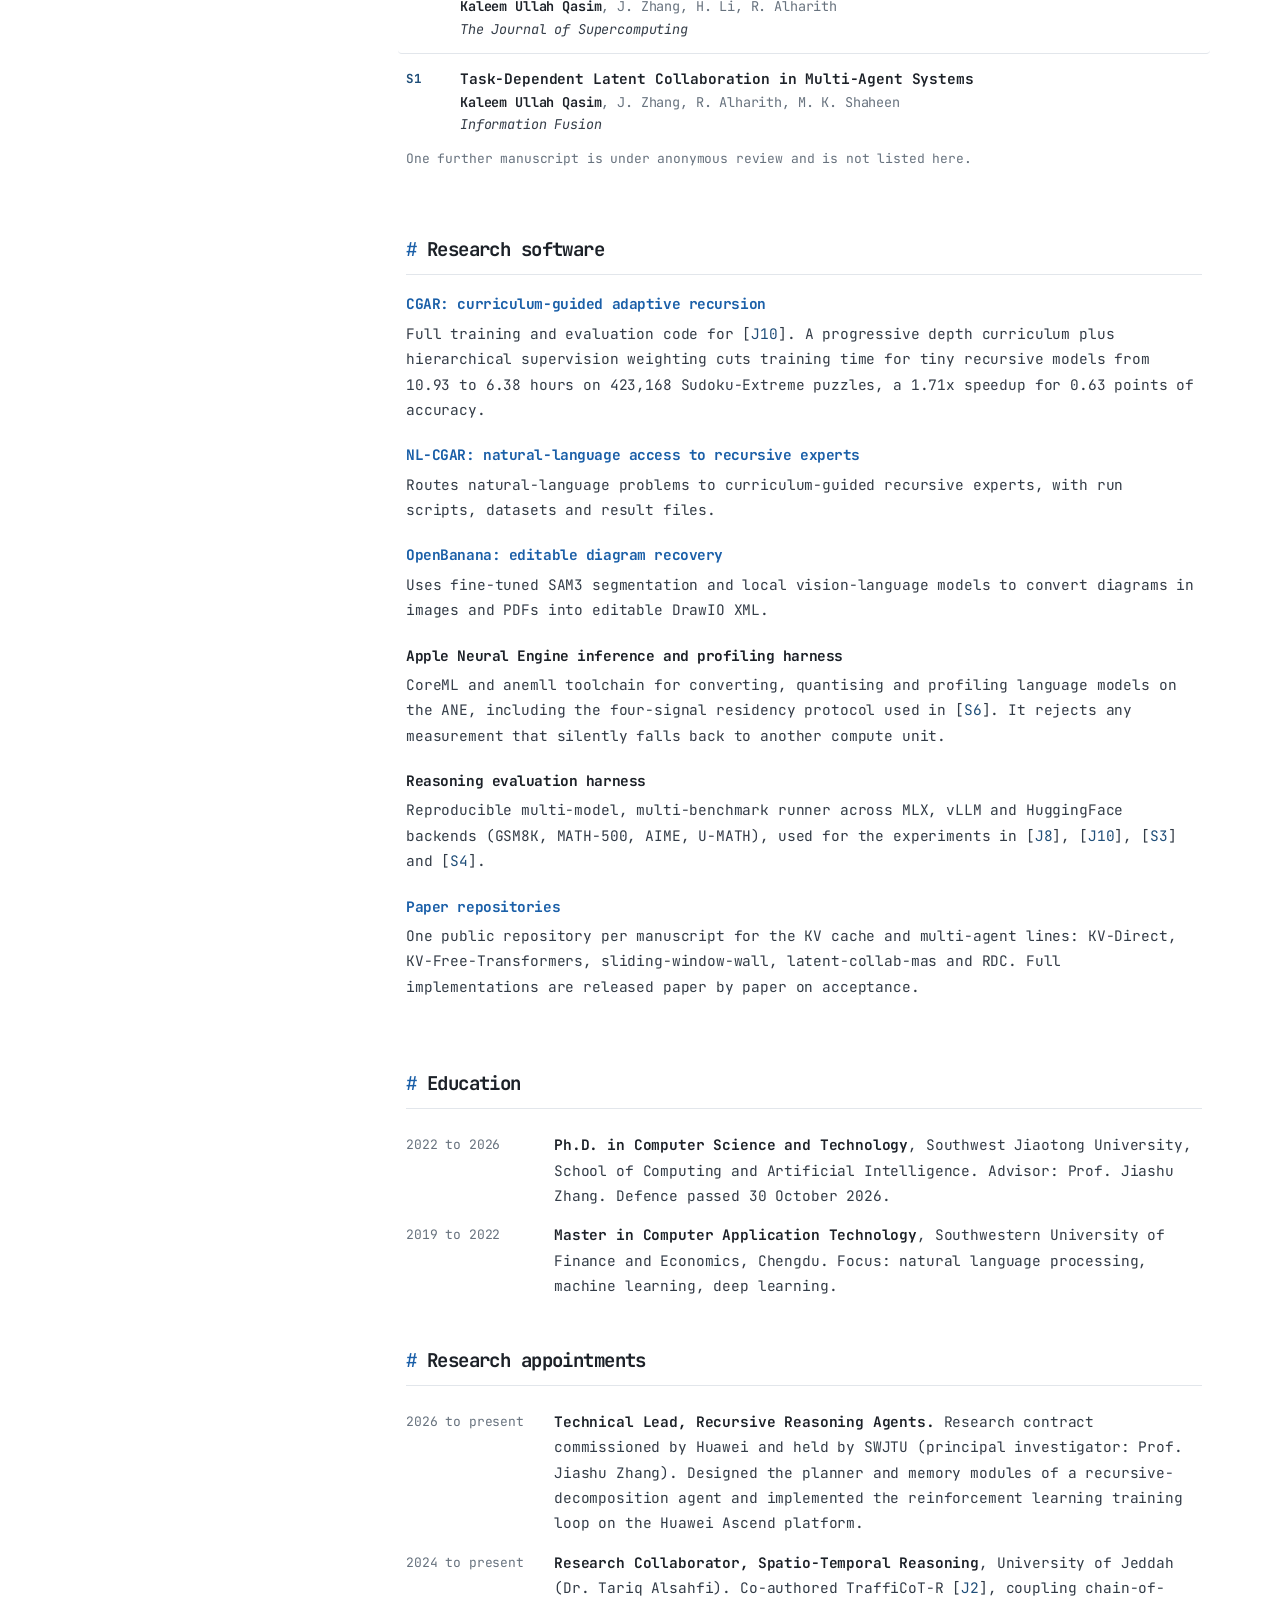
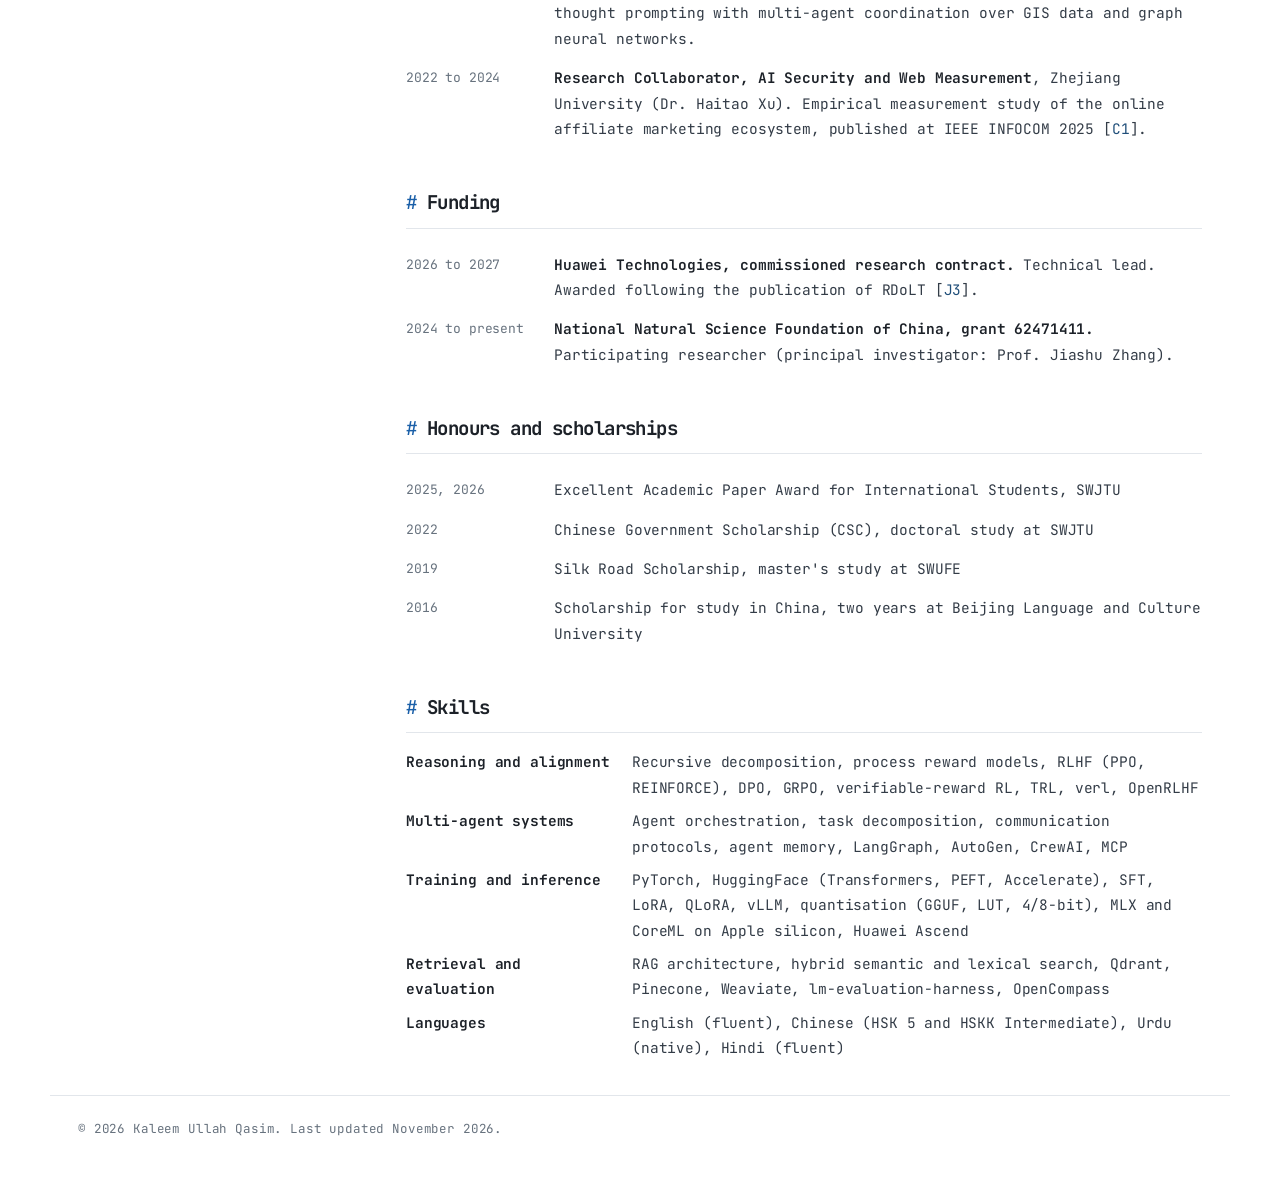
==== commit 28ea6c28: "Switch to JetBrains Mono, link paper references, add favicon and metadata Co-Authored-By: Claude Fab" ====
--- a/index.html
+++ b/index.html
@@ -8,7 +8,16 @@
 <meta property="og:title" content="Kaleem Ullah Qasim">
 <meta property="og:description" content="Research on LLM reasoning, multi-agent coordination and efficient inference.">
 <meta property="og:type" content="profile">
-<meta property="og:image" content="photo.jpg">
+<meta property="og:url" content="https://kaleemullahqasim.github.io/">
+<meta property="og:image" content="https://kaleemullahqasim.github.io/photo.jpg">
+<meta name="author" content="Kaleem Ullah Qasim">
+<meta name="theme-color" content="#1f4e79">
+<link rel="canonical" href="https://kaleemullahqasim.github.io/">
+<link rel="icon" href="favicon.svg" type="image/svg+xml">
+<link rel="preload" href="fonts/jetbrains-mono-latin-wght-normal.woff2" as="font" type="font/woff2" crossorigin>
+<script type="application/ld+json">
+{"@context":"https://schema.org","@type":"Person","name":"Kaleem Ullah Qasim","url":"https://kaleemullahqasim.github.io/","image":"https://kaleemullahqasim.github.io/photo.jpg","jobTitle":"PhD in Computer Science and Technology","alumniOf":{"@type":"CollegeOrUniversity","name":"Southwest Jiaotong University"},"email":"mailto:kaleem@my.swjtu.edu.cn","sameAs":["https://scholar.google.com/citations?user=MIH9DcUAAAAJ","https://orcid.org/0000-0002-0102-3816","https://github.com/Kaleemullahqasim","https://linkedin.com/in/kaleemqasim"]}
+</script>
 <link rel="stylesheet" href="style.css">
 </head>
 <body id="top">
@@ -45,7 +54,7 @@
 
 <section id="about">
   <h1>About me</h1>
-  <p>I work on making language models reason in ways that can be checked, and on making them cheap enough to run where the work is: small models, bounded memory, consumer hardware.</p>
+  <p class="lead">I work on making language models reason in ways that can be checked, and on making them cheap enough to run where the work is: small models, bounded memory, consumer hardware.</p>
   <p>My research covers structured and verifiable reasoning in large and small language models, reinforcement learning with verifiable rewards, decentralised multi-agent coordination, LLM reliability evaluation (hallucination detection and memory faithfulness), and efficient inference (KV cache compression and on-device NPU deployment).</p>
   <p>I passed my PhD defence at Southwest Jiaotong University on 30 October 2026, advised by Prof. Jiashu Zhang. I am the technical lead on a research contract commissioned by Huawei on recursive reasoning agents, and I led a research team of three master's students and two PhD students during my doctoral studies.</p>
   <p>I have written 24 papers: 14 are published or accepted and 10 are under review or revision. I am first author on 17 of them.</p>
@@ -67,19 +76,19 @@
   <h2>What I am working on</h2>
   <div class="block">
     <h3>Structured and verifiable reasoning</h3>
-    <p>RDoLT [J3] replaced the single long chain of thought with a verified sub-problem tree that carries knowledge between branches, outperforming chain-of-thought and tree-of-thought prompting on GSM8K, MATH and MMLU-STEM. The programme since then pushes on three fronts: process-level verifiable rewards trained with GRPO [S4, S5], curriculum-scheduled recursion depth [J10, C2], and a destroy-repair search over reasoning chains that improves small models with no additional training [J8].</p>
+    <p>RDoLT [<a class="ref" href="#J3">J3</a>] replaced the single long chain of thought with a verified sub-problem tree that carries knowledge between branches, outperforming chain-of-thought and tree-of-thought prompting on GSM8K, MATH and MMLU-STEM. The programme since then pushes on three fronts: process-level verifiable rewards trained with GRPO [<a class="ref" href="#S4">S4</a>, <a class="ref" href="#S5">S5</a>], curriculum-scheduled recursion depth [<a class="ref" href="#J10">J10</a>, <a class="ref" href="#C2">C2</a>], and a destroy-repair search over reasoning chains that improves small models with no additional training [<a class="ref" href="#J8">J8</a>].</p>
   </div>
   <div class="block">
     <h3>Efficient inference and the KV cache</h3>
-    <p>A sustained argument that the KV cache is largely redundant. Exact recovery of keys and values from the residual stream permits lossless decoding at bounded memory [R2]; stabilising that stream lets a decoder be trained cache-free from the outset [J9]; and characterising reachable cache states bounds what any residual compression scheme can achieve in hybrid-attention models [S2].</p>
+    <p>A sustained argument that the KV cache is largely redundant. Exact recovery of keys and values from the residual stream permits lossless decoding at bounded memory [<a class="ref" href="#R2">R2</a>]; stabilising that stream lets a decoder be trained cache-free from the outset [<a class="ref" href="#J9">J9</a>]; and characterising reachable cache states bounds what any residual compression scheme can achieve in hybrid-attention models [<a class="ref" href="#S2">S2</a>].</p>
   </div>
   <div class="block">
     <h3>On-device reasoning on consumer NPUs</h3>
-    <p>Published on-device numbers are frequently invalid because the model silently falls back to CPU or GPU. I built a four-signal residency protocol that gates every measurement, applied it to LUT4/6/8 and FP16 builds of Llama-3.2-1B on the Apple Neural Engine, and exposed a precision-independent weight-traffic floor in the decode path that caps achievable speedup [S6].</p>
+    <p>Published on-device numbers are frequently invalid because the model silently falls back to CPU or GPU. I built a four-signal residency protocol that gates every measurement, applied it to LUT4/6/8 and FP16 builds of Llama-3.2-1B on the Apple Neural Engine, and exposed a precision-independent weight-traffic floor in the decode path that caps achievable speedup [<a class="ref" href="#S6">S6</a>].</p>
   </div>
   <div class="block">
     <h3>Decentralised multi-agent coordination</h3>
-    <p>Identical frozen agents that organise themselves through local rules rather than a central orchestrator, with the rules taken from biology and tested honestly, including where the analogy breaks. Task-dependent latent collaboration decides when agents should share state at all [S1]; residual replay makes agent-to-agent communication compact and lossless [J11].</p>
+    <p>Identical frozen agents that organise themselves through local rules rather than a central orchestrator, with the rules taken from biology and tested honestly, including where the analogy breaks. Task-dependent latent collaboration decides when agents should share state at all [<a class="ref" href="#S1">S1</a>]; residual replay makes agent-to-agent communication compact and lossless [<a class="ref" href="#J11">J11</a>].</p>
   </div>
 </section>
 
@@ -89,57 +98,57 @@
 
   <h4>Journal articles</h4>
   <ol class="pubs">
-    <li><span class="tag">J11</span><div>
+    <li id="J11"><span class="tag">J11</span><div>
       <span class="title">Compact and Lossless Latent Communication for Multi-Agent Systems via Residual Replay</span>
       <span class="authors"><b>Kaleem Ullah Qasim</b>, J. Zhang, C. Zhao, M. K. Shaheen</span>
       <span class="venue"><i>Knowledge-Based Systems</i>, 117264, 2026. <span class="rank">SCI, JCR Q1.</span> <a class="btn" href="https://doi.org/10.1016/j.knosys.2026.117264">DOI</a></span>
     </div></li>
-    <li><span class="tag">J10</span><div>
+    <li id="J10"><span class="tag">J10</span><div>
       <span class="title">Accelerating Training Speed of Tiny Recursive Models with Curriculum Guided Adaptive Recursion</span>
       <span class="authors"><b>Kaleem Ullah Qasim</b>, J. Zhang, R. Alharith, M. K. Shaheen</span>
       <span class="venue"><i>Neural Networks</i>, vol. 206, 109720, 2027. <span class="rank">SCI, JCR Q1.</span> <a class="btn" href="https://doi.org/10.1016/j.neunet.2026.109720">DOI</a><a class="btn" href="https://github.com/Kaleemullahqasim/CGAR">Code</a></span>
     </div></li>
-    <li><span class="tag">J9</span><div>
+    <li id="J9"><span class="tag">J9</span><div>
       <span class="title">Key-Value-Free Transformers: Training Cacheless Decoders via Residual Stream Stabilisation</span>
       <span class="authors"><b>Kaleem Ullah Qasim</b>, J. Zhang, M. K. Shaheen, R. Alharith</span>
       <span class="venue"><i>Engineering Applications of Artificial Intelligence</i>, vol. 185, 116397, 2026. <span class="rank">SCI, JCR Q1.</span> <a class="btn" href="https://doi.org/10.1016/j.engappai.2026.116397">DOI</a></span>
     </div></li>
-    <li><span class="tag">J8</span><div>
+    <li id="J8"><span class="tag">J8</span><div>
       <span class="title">Destroy-Repair of Reasoning Chains via Adaptive Large Neighborhood Search in Small Language Models</span>
       <span class="authors"><b>Kaleem Ullah Qasim</b>, J. Zhang, M. W. Aslam, M. K. Shaheen</span>
       <span class="venue"><i>Information Sciences</i>, 758, 123959, 2027. <span class="rank">SCI, JCR Q1.</span> <a class="btn" href="https://doi.org/10.1016/j.ins.2026.123959">DOI</a></span>
     </div></li>
-    <li><span class="tag">J7</span><div>
+    <li id="J7"><span class="tag">J7</span><div>
       <span class="title">MARBLE: A Multi-Agent Rule-Based LLM Reasoning Engine for Accident Severity Prediction</span>
       <span class="authors"><b>Kaleem Ullah Qasim</b>, J. Zhang</span>
       <span class="venue"><i>IEEE Transactions on Intelligent Transportation Systems</i>, Early Access, 2026. <span class="rank">SCI, JCR Q1.</span> <a class="btn" href="https://doi.org/10.1109/TITS.2026.3715630">DOI</a></span>
     </div></li>
-    <li><span class="tag">J6</span><div>
+    <li id="J6"><span class="tag">J6</span><div>
       <span class="title">Efficient Deep Learning for Medical Image Segmentation: A Unified Cross-Paradigm Survey and Controlled Deployment Benchmark of CNN, Transformer and Mamba Architectures</span>
       <span class="authors">R. Alharith, M. A. Al-antari, <b>Kaleem Ullah Qasim</b>, Z. Al-Huda, Y. H. Gu</span>
       <span class="venue"><i>Archives of Computational Methods in Engineering</i>, accepted 2026. <span class="rank">SCI, JCR Q1.</span></span>
     </div></li>
-    <li><span class="tag">J5</span><div>
+    <li id="J5"><span class="tag">J5</span><div>
       <span class="title">Carbon-Aware Scheduling via Adaptive Large Neighborhood Search with Destroy-Repair Mechanisms for Integrated Maintenance Planning on Parallel Machines</span>
       <span class="authors">M. W. Aslam, Z. Zhang, <b>Kaleem Ullah Qasim</b></span>
       <span class="venue"><i>Journal of Manufacturing Systems</i>, 88, 261-278, 2026. <span class="rank">SCI, JCR Q1.</span> <a class="btn" href="https://doi.org/10.1016/j.jmsy.2026.06.006">DOI</a></span>
     </div></li>
-    <li><span class="tag">J4</span><div>
+    <li id="J4"><span class="tag">J4</span><div>
       <span class="title">CORTEX-V: A Cognitive Reasoning Toolkit for Vision-Based, Cost-Efficient Layout Optimization</span>
       <span class="authors">M. W. Aslam, Z. Zhang, <b>Kaleem Ullah Qasim</b></span>
       <span class="venue"><i>Computers &amp; Operations Research</i>, 190, 107413, 2026. <span class="rank">SCI, JCR Q1.</span> <a class="btn" href="https://doi.org/10.1016/j.cor.2026.107413">DOI</a></span>
     </div></li>
-    <li><span class="tag">J3</span><div>
+    <li id="J3"><span class="tag">J3</span><div>
       <span class="title">Recursive Decomposition of Logical Thoughts: Framework for Superior Reasoning and Knowledge Propagation in Large Language Models</span>
       <span class="authors"><b>Kaleem Ullah Qasim</b>, J. Zhang, T. Alsahfi, A. U. R. Butt</span>
       <span class="venue"><i>Journal of Artificial Intelligence Research</i>, 83, Article 27, 2025. <span class="rank">SCI, SJR Q1, CCF-B.</span> <a class="btn" href="https://doi.org/10.1613/jair.1.18562">DOI</a></span>
     </div></li>
-    <li><span class="tag">J2</span><div>
+    <li id="J2"><span class="tag">J2</span><div>
       <span class="title">TraffiCoT-R: A Framework for Advanced Spatio-Temporal Reasoning in Large Language Models</span>
       <span class="authors">T. Alsahfi, <b>Kaleem Ullah Qasim</b></span>
       <span class="venue"><i>Alexandria Engineering Journal</i>, 128, 464-475, 2025. <span class="rank">SCI, JCR Q1.</span> <a class="btn" href="https://doi.org/10.1016/j.aej.2025.05.027">DOI</a></span>
     </div></li>
-    <li><span class="tag">J1</span><div>
+    <li id="J1"><span class="tag">J1</span><div>
       <span class="title">From Data to Decisions: Enhancing Financial Forecasts with LSTM for AI Token Prices</span>
       <span class="authors">R. Ali, J. Xu, M. H. Baig, H. S. U. Rehman, M. W. Aslam, <b>Kaleem Ullah Qasim</b> (corresponding author)</span>
       <span class="venue"><i>Journal of Economic Studies</i>, 51(8), 1677-1693, 2024. <span class="rank">SSCI, JCR Q2.</span> <a class="btn" href="https://doi.org/10.1108/JES-01-2024-0022">DOI</a></span>
@@ -148,17 +157,17 @@
 
   <h4>Conference papers and book chapters</h4>
   <ol class="pubs">
-    <li><span class="tag">C3</span><div>
+    <li id="C3"><span class="tag">C3</span><div>
       <span class="title">Traceable and Revokable Attributes-Based Verifiable Searchable Authentication Scheme for Blockchain Data Sharing</span>
       <span class="authors">M. Ali, H. He, A. Hussain, M. Hussain, <b>Kaleem Ullah Qasim</b> (corresponding author)</span>
       <span class="venue"><i>AI Revolution: Research, Ethics and Society</i>, CCIS, Springer, 68-88, 2026. <span class="rank">EI.</span> <a class="btn" href="https://doi.org/10.1007/978-3-032-12930-7_6">DOI</a></span>
     </div></li>
-    <li><span class="tag">C2</span><div>
+    <li id="C2"><span class="tag">C2</span><div>
       <span class="title">Complexity Aware Recursive Decomposition for Math Reasoning</span>
       <span class="authors"><b>Kaleem Ullah Qasim</b>, J. Zhang, H. S. Ur Rehman</span>
       <span class="venue"><i>Proc. International Conference on Embodied Intelligence and Large Models (EILM '25)</i>, ACM, 118-121, 2025. <span class="rank">EI.</span> <a class="btn" href="https://doi.org/10.1145/3788731.3788750">DOI</a></span>
     </div></li>
-    <li><span class="tag">C1</span><div>
+    <li id="C1"><span class="tag">C1</span><div>
       <span class="title">Understanding the Business of Online Affiliate Marketing: An Empirical Study</span>
       <span class="authors">H. Xu, Y. Sun, <b>Kaleem Ullah Qasim</b>, S. Hao, W. Ma, Z. Li, F. Zhang, M. Han, Z. Li</span>
       <span class="venue"><i>IEEE INFOCOM 2025</i>, 1-10. <span class="rank">EI, CCF-A.</span> <a class="btn" href="https://doi.org/10.1109/INFOCOM55648.2025.11044696">DOI</a></span>
@@ -167,12 +176,12 @@
 
   <h4>Under revision (reviews received, revision invited)</h4>
   <ol class="pubs">
-    <li><span class="tag">R2</span><div>
+    <li id="R2"><span class="tag">R2</span><div>
       <span class="title">KV-Direct: Lossless Bounded-Memory Inference via Exact KV Recovery from the Residual Stream</span>
       <span class="authors"><b>Kaleem Ullah Qasim</b>, J. Zhang, M. K. Shaheen, R. Alharith, H. Zhang</span>
       <span class="venue"><i>Journal of Systems Architecture</i>. Revision in progress.</span>
     </div></li>
-    <li><span class="tag">R1</span><div>
+    <li id="R1"><span class="tag">R1</span><div>
       <span class="title">Recursive Decomposition Cache: Hierarchical Query Decomposition for Semantic Caching Optimization</span>
       <span class="authors"><b>Kaleem Ullah Qasim</b>, J. Zhang, H. Li, H. S. U. Rehman</span>
       <span class="venue"><i>Neurocomputing</i>. Second revised manuscript submitted.</span>
@@ -181,37 +190,37 @@
 
   <h4>Under review</h4>
   <ol class="pubs">
-    <li><span class="tag">S7</span><div>
+    <li id="S7"><span class="tag">S7</span><div>
       <span class="title">When a Detector Trusts a Lie: Auditing Hallucination Detectors with Planted False Beliefs</span>
       <span class="authors"><b>Kaleem Ullah Qasim</b>, J. Zhang, R. Alharith, M. W. Aslam</span>
       <span class="venue"><i>IEEE/ACM Transactions on Audio, Speech and Language Processing</i></span>
     </div></li>
-    <li><span class="tag">S6</span><div>
+    <li id="S6"><span class="tag">S6</span><div>
       <span class="title">Verified-Residency Quantization for On-Device NPU Reasoning: A Case Study on the Apple Neural Engine</span>
       <span class="authors"><b>Kaleem Ullah Qasim</b>, J. Zhang, C. Zhao, M. K. Shaheen</span>
       <span class="venue"><i>IEEE Transactions on Mobile Computing</i></span>
     </div></li>
-    <li><span class="tag">S5</span><div>
+    <li id="S5"><span class="tag">S5</span><div>
       <span class="title">TRACE-VD: Trace-Verified Distillation via Certification-Weighted Self-Imitation for LLM Reasoning</span>
       <span class="authors"><b>Kaleem Ullah Qasim</b>, J. Zhang, M. K. Shaheen, M. W. Aslam</span>
       <span class="venue"><i>Applied Soft Computing</i></span>
     </div></li>
-    <li><span class="tag">S4</span><div>
+    <li id="S4"><span class="tag">S4</span><div>
       <span class="title">Recursive Arithmetic Decomposition and Reinforcement Learning for Verifiable Reasoning in Small Language Models</span>
       <span class="authors"><b>Kaleem Ullah Qasim</b>, J. Zhang, M. W. Aslam, M. K. Shaheen</span>
       <span class="venue"><i>IEEE Transactions on Emerging Topics in Computational Intelligence</i></span>
     </div></li>
-    <li><span class="tag">S3</span><div>
+    <li id="S3"><span class="tag">S3</span><div>
       <span class="title">VERIFY-RL: Verifiable Recursive Decomposition and Curriculum Reinforcement Learning for Mathematical Reasoning</span>
       <span class="authors"><b>Kaleem Ullah Qasim</b>, J. Zhang, H. Li, M. K. Shaheen</span>
       <span class="venue"><i>Cognitive Systems Research</i></span>
     </div></li>
-    <li><span class="tag">S2</span><div>
+    <li id="S2"><span class="tag">S2</span><div>
       <span class="title">The Sliding Window Wall: Characterising Reachable KV Cache and the Limits of Residual Compression in Hybrid-Attention Language Models</span>
       <span class="authors"><b>Kaleem Ullah Qasim</b>, J. Zhang, H. Li, R. Alharith</span>
       <span class="venue"><i>The Journal of Supercomputing</i></span>
     </div></li>
-    <li><span class="tag">S1</span><div>
+    <li id="S1"><span class="tag">S1</span><div>
       <span class="title">Task-Dependent Latent Collaboration in Multi-Agent Systems</span>
       <span class="authors"><b>Kaleem Ullah Qasim</b>, J. Zhang, R. Alharith, M. K. Shaheen</span>
       <span class="venue"><i>Information Fusion</i></span>
@@ -224,7 +233,7 @@
   <h2>Research software</h2>
   <div class="block">
     <h3><a href="https://github.com/Kaleemullahqasim/CGAR">CGAR: curriculum-guided adaptive recursion</a></h3>
-    <p>Full training and evaluation code for [J10]. A progressive depth curriculum plus hierarchical supervision weighting cuts training time for tiny recursive models from 10.93 to 6.38 hours on 423,168 Sudoku-Extreme puzzles, a 1.71x speedup for 0.63 points of accuracy.</p>
+    <p>Full training and evaluation code for [<a class="ref" href="#J10">J10</a>]. A progressive depth curriculum plus hierarchical supervision weighting cuts training time for tiny recursive models from 10.93 to 6.38 hours on 423,168 Sudoku-Extreme puzzles, a 1.71x speedup for 0.63 points of accuracy.</p>
   </div>
   <div class="block">
     <h3><a href="https://github.com/Kaleemullahqasim/NL-CGAR">NL-CGAR: natural-language access to recursive experts</a></h3>
@@ -236,11 +245,11 @@
   </div>
   <div class="block">
     <h3>Apple Neural Engine inference and profiling harness</h3>
-    <p>CoreML and anemll toolchain for converting, quantising and profiling language models on the ANE, including the four-signal residency protocol used in [S6]. It rejects any measurement that silently falls back to another compute unit.</p>
+    <p>CoreML and anemll toolchain for converting, quantising and profiling language models on the ANE, including the four-signal residency protocol used in [<a class="ref" href="#S6">S6</a>]. It rejects any measurement that silently falls back to another compute unit.</p>
   </div>
   <div class="block">
     <h3>Reasoning evaluation harness</h3>
-    <p>Reproducible multi-model, multi-benchmark runner across MLX, vLLM and HuggingFace backends (GSM8K, MATH-500, AIME, U-MATH), used for the experiments in [J8], [J10], [S3] and [S4].</p>
+    <p>Reproducible multi-model, multi-benchmark runner across MLX, vLLM and HuggingFace backends (GSM8K, MATH-500, AIME, U-MATH), used for the experiments in [<a class="ref" href="#J8">J8</a>], [<a class="ref" href="#J10">J10</a>], [<a class="ref" href="#S3">S3</a>] and [<a class="ref" href="#S4">S4</a>].</p>
   </div>
   <div class="block">
     <h3><a href="https://github.com/Kaleemullahqasim">Paper repositories</a></h3>
@@ -258,13 +267,13 @@
   <h2>Research appointments</h2>
   <ul class="rows">
     <li><span class="when">2026 to present</span><span><b>Technical Lead, Recursive Reasoning Agents.</b> Research contract commissioned by Huawei and held by SWJTU (principal investigator: Prof. Jiashu Zhang). Designed the planner and memory modules of a recursive-decomposition agent and implemented the reinforcement learning training loop on the Huawei Ascend platform.</span></li>
-    <li><span class="when">2024 to present</span><span><b>Research Collaborator, Spatio-Temporal Reasoning</b>, University of Jeddah (Dr. Tariq Alsahfi). Co-authored TraffiCoT-R [J2], coupling chain-of-thought prompting with multi-agent coordination over GIS data and graph neural networks.</span></li>
-    <li><span class="when">2022 to 2024</span><span><b>Research Collaborator, AI Security and Web Measurement</b>, Zhejiang University (Dr. Haitao Xu). Empirical measurement study of the online affiliate marketing ecosystem, published at IEEE INFOCOM 2025 [C1].</span></li>
+    <li><span class="when">2024 to present</span><span><b>Research Collaborator, Spatio-Temporal Reasoning</b>, University of Jeddah (Dr. Tariq Alsahfi). Co-authored TraffiCoT-R [<a class="ref" href="#J2">J2</a>], coupling chain-of-thought prompting with multi-agent coordination over GIS data and graph neural networks.</span></li>
+    <li><span class="when">2022 to 2024</span><span><b>Research Collaborator, AI Security and Web Measurement</b>, Zhejiang University (Dr. Haitao Xu). Empirical measurement study of the online affiliate marketing ecosystem, published at IEEE INFOCOM 2025 [<a class="ref" href="#C1">C1</a>].</span></li>
   </ul>
 
   <h2>Funding</h2>
   <ul class="rows">
-    <li><span class="when">2026 to 2027</span><span><b>Huawei Technologies, commissioned research contract.</b> Technical lead. Awarded following the publication of RDoLT [J3].</span></li>
+    <li><span class="when">2026 to 2027</span><span><b>Huawei Technologies, commissioned research contract.</b> Technical lead. Awarded following the publication of RDoLT [<a class="ref" href="#J3">J3</a>].</span></li>
     <li><span class="when">2024 to present</span><span><b>National Natural Science Foundation of China, grant 62471411.</b> Participating researcher (principal investigator: Prof. Jiashu Zhang).</span></li>
   </ul>
 
--- a/style.css
+++ b/style.css
@@ -1,84 +1,122 @@
+@font-face {
+  font-family: "JetBrains Mono";
+  src: url("fonts/jetbrains-mono-latin-wght-normal.woff2") format("woff2");
+  font-weight: 100 800; font-style: normal; font-display: swap;
+}
+@font-face {
+  font-family: "JetBrains Mono";
+  src: url("fonts/jetbrains-mono-latin-wght-italic.woff2") format("woff2");
+  font-weight: 100 800; font-style: italic; font-display: swap;
+}
 :root {
   color-scheme: light;
   --bg: #ffffff;
-  --text: #24292f;
-  --muted: #5f6b76;
+  --text: #1c2128;
+  --body: #333c47;
+  --muted: #67727e;
   --accent: #1f4e79;
   --link: #1a5fa8;
-  --line: #e3e7ec;
-  --soft: #f5f7fa;
+  --line: #e2e6eb;
+  --soft: #f4f7fa;
+  --mark: #eaf2fb;
+  --mono: "JetBrains Mono", ui-monospace, "SF Mono", Menlo, Consolas, "PingFang SC", "Microsoft YaHei", monospace;
 }
 * { box-sizing: border-box; }
-html { scroll-behavior: smooth; scroll-padding-top: 70px; }
+html { scroll-behavior: smooth; scroll-padding-top: 76px; }
 body {
-  margin: 0; background: var(--bg); color: var(--text);
-  font: 16px/1.65 -apple-system, BlinkMacSystemFont, "Segoe UI", "Helvetica Neue", Arial, "PingFang SC", "Microsoft YaHei", sans-serif;
+  margin: 0; background: var(--bg); color: var(--body);
+  font: 400 14.5px/1.75 var(--mono);
+  letter-spacing: -0.01em;
+  font-feature-settings: "calt" 0;
   -webkit-text-size-adjust: 100%;
+  -webkit-font-smoothing: antialiased;
 }
 a { color: var(--link); text-decoration: none; }
-a:hover { text-decoration: underline; }
+a:hover { text-decoration: underline; text-underline-offset: 3px; }
+b, strong { font-weight: 650; color: var(--text); }
+::selection { background: var(--mark); }
 
 /* top bar */
-nav { position: sticky; top: 0; z-index: 5; background: var(--bg); border-bottom: 1px solid var(--line); }
-nav .inner { max-width: 1120px; margin: 0 auto; padding: 0 24px; height: 54px; display: flex; align-items: center; gap: 24px; overflow-x: auto; white-space: nowrap; }
-nav .brand { font-weight: 700; color: var(--text); margin-right: auto; }
-nav a { color: var(--muted); font-size: 15px; }
+nav { position: sticky; top: 0; z-index: 5; background: rgba(255,255,255,0.94); backdrop-filter: blur(8px); border-bottom: 1px solid var(--line); }
+nav .inner { max-width: 1180px; margin: 0 auto; padding: 0 28px; height: 54px; display: flex; align-items: center; gap: 26px; overflow-x: auto; white-space: nowrap; }
+nav .brand { font-weight: 700; color: var(--text); margin-right: auto; letter-spacing: -0.02em; }
+nav a { color: var(--muted); font-size: 13.5px; }
 nav a:hover { color: var(--accent); text-decoration: none; }
 
 /* two columns: sidebar + content */
-.page { max-width: 1120px; margin: 0 auto; padding: 40px 24px 20px; display: grid; grid-template-columns: 240px minmax(0, 1fr); gap: 56px; }
-aside { position: sticky; top: 94px; align-self: start; }
-aside img { width: 190px; height: 190px; border-radius: 50%; object-fit: cover; object-position: 50% 22%; border: 1px solid var(--line); display: block; }
-aside .name { font-family: Georgia, "Times New Roman", serif; font-size: 23px; font-weight: 700; margin: 18px 0 4px; line-height: 1.25; }
-aside .role { color: var(--muted); font-size: 14.5px; margin: 0 0 16px; line-height: 1.5; }
-aside ul { list-style: none; padding: 0; margin: 0; font-size: 14.5px; }
-aside li { padding: 4px 0; }
-aside li span { color: var(--muted); display: inline-block; width: 68px; }
-aside .open { margin-top: 18px; padding: 10px 12px; background: var(--soft); border: 1px solid var(--line); border-radius: 6px; font-size: 14px; line-height: 1.5; }
+.page { max-width: 1180px; margin: 0 auto; padding: 44px 28px 24px; display: grid; grid-template-columns: 268px minmax(0, 1fr); gap: 60px; }
+aside { position: sticky; top: 98px; align-self: start; }
+aside img { width: 176px; height: 176px; border-radius: 50%; object-fit: cover; object-position: 50% 22%; border: 1px solid var(--line); display: block; }
+aside .name { font-size: 20px; font-weight: 750; color: var(--text); margin: 20px 0 6px; line-height: 1.3; letter-spacing: -0.03em; }
+aside .role { color: var(--muted); font-size: 13px; margin: 0 0 18px; line-height: 1.65; }
+aside ul { list-style: none; padding: 14px 0 0; margin: 0; font-size: 13px; border-top: 1px solid var(--line); }
+aside li { padding: 3px 0; display: flex; }
+aside li span { color: var(--muted); flex: none; width: 76px; }
+aside .open { margin: 18px 0 0; padding: 11px 13px; background: var(--soft); border: 1px solid var(--line); border-radius: 6px; font-size: 13px; line-height: 1.6; color: var(--text); }
 
-main section { padding-bottom: 14px; }
-h1 { font-family: Georgia, "Times New Roman", serif; font-size: 30px; margin: 0 0 14px; line-height: 1.2; }
-h2 { font-family: Georgia, "Times New Roman", serif; font-size: 23px; color: var(--accent); margin: 30px 0 14px; padding-bottom: 6px; border-bottom: 1px solid var(--line); }
-h3 { font-size: 16px; margin: 0 0 3px; }
-h4 { font-size: 13px; text-transform: uppercase; letter-spacing: 0.07em; color: var(--muted); margin: 24px 0 6px; }
-p { margin: 0 0 13px; }
-.note { color: var(--muted); font-size: 14.5px; }
+main { max-width: 820px; }
+main section { padding-bottom: 10px; }
+h1, h2, h3, h4 { color: var(--text); letter-spacing: -0.03em; }
+h1 { font-size: 26px; font-weight: 750; margin: 0 0 16px; line-height: 1.25; }
+h2 { font-size: 19px; font-weight: 700; margin: 38px 0 16px; padding-bottom: 8px; border-bottom: 1px solid var(--line); }
+h1::before, h2::before { content: "# "; color: var(--link); font-weight: 500; }
+h3 { font-size: 14.5px; font-weight: 700; margin: 0 0 4px; }
+h4 { font-size: 12px; font-weight: 600; text-transform: uppercase; letter-spacing: 0.08em; color: var(--muted); margin: 28px 0 4px; }
+p { margin: 0 0 14px; }
+.lead { color: var(--text); font-size: 15.5px; }
+.note { color: var(--muted); font-size: 13px; }
 
 /* dated rows: news, education, honours */
 ul.rows { list-style: none; padding: 0; margin: 0; }
-ul.rows li { display: grid; grid-template-columns: 118px 1fr; gap: 14px; padding: 6px 0; }
-ul.rows .when { color: var(--muted); font-size: 14.5px; padding-top: 1px; }
+ul.rows li { display: grid; grid-template-columns: 132px 1fr; gap: 16px; padding: 7px 0; }
+ul.rows .when { color: var(--muted); font-size: 13px; padding-top: 2px; }
 
-.block { margin-bottom: 16px; }
-.block p { margin: 0; color: #3d4852; }
+.block { margin-bottom: 20px; }
+.block p { margin: 0; }
+a.ref { color: var(--accent); }
 
 /* publications */
 ol.pubs { list-style: none; padding: 0; margin: 0; }
-ol.pubs li { display: grid; grid-template-columns: 42px 1fr; gap: 8px; padding: 10px 0; border-bottom: 1px solid var(--line); font-size: 15.5px; line-height: 1.55; }
+ol.pubs li { display: grid; grid-template-columns: 44px 1fr; gap: 10px; padding: 13px 8px; margin: 0 -8px; border-bottom: 1px solid var(--line); line-height: 1.65; border-radius: 4px; }
 ol.pubs li:last-child { border-bottom: 0; }
-.tag { font-size: 13px; font-weight: 700; color: var(--accent); padding-top: 2px; }
-.title { font-weight: 600; display: block; }
-.authors { color: var(--muted); display: block; }
-.authors b { color: var(--text); font-weight: 600; }
-.venue { display: block; }
-.rank { color: var(--muted); font-size: 14px; }
-.btn { display: inline-block; font-size: 12.5px; font-weight: 600; padding: 0 8px; margin-left: 4px; border: 1px solid var(--link); border-radius: 4px; line-height: 1.55; }
-.btn:hover { background: var(--link); color: #fff; text-decoration: none; }
+ol.pubs li:target { background: var(--mark); }
+.tag { font-size: 12.5px; font-weight: 700; color: var(--accent); padding-top: 2px; }
+.title { font-weight: 650; color: var(--text); display: block; }
+.authors { color: var(--muted); display: block; font-size: 13.5px; }
+.authors b { color: var(--text); font-weight: 650; }
+.venue { display: block; font-size: 13.5px; }
+.rank { color: var(--muted); font-size: 12.5px; }
+.btn { display: inline-block; font-size: 11.5px; font-weight: 600; padding: 0 8px; margin-left: 6px; border: 1px solid #b9cfe6; border-radius: 4px; line-height: 1.7; letter-spacing: 0.02em; }
+.btn:hover { background: var(--link); border-color: var(--link); color: #fff; text-decoration: none; }
 
-dl.skills { margin: 0; display: grid; grid-template-columns: 190px 1fr; gap: 6px 14px; font-size: 15px; }
-dl.skills dt { font-weight: 600; }
-dl.skills dd { margin: 0; color: #3d4852; }
+dl.skills { margin: 0; display: grid; grid-template-columns: 210px 1fr; gap: 8px 16px; }
+dl.skills dt { font-weight: 650; color: var(--text); }
+dl.skills dd { margin: 0; }
 
-footer { max-width: 1120px; margin: 0 auto; padding: 22px 24px 44px; color: var(--muted); font-size: 13.5px; border-top: 1px solid var(--line); }
+footer { max-width: 1180px; margin: 0 auto; padding: 22px 28px 46px; color: var(--muted); font-size: 12.5px; border-top: 1px solid var(--line); }
 
-@media (max-width: 820px) {
-  .page { grid-template-columns: 1fr; gap: 26px; padding-top: 28px; }
+@media (max-width: 860px) {
+  body { font-size: 14px; }
+  .page { grid-template-columns: 1fr; gap: 28px; padding: 28px 20px 20px; }
+  nav .inner, footer { padding-left: 20px; padding-right: 20px; }
   aside { position: static; text-align: center; }
-  aside img { width: 140px; height: 140px; margin: 0 auto; }
-  aside ul { display: flex; flex-wrap: wrap; justify-content: center; gap: 2px 16px; }
+  aside img { width: 136px; height: 136px; margin: 0 auto; }
+  aside ul { display: flex; flex-wrap: wrap; justify-content: center; gap: 2px 18px; }
   aside li span { display: none; }
   nav .brand { display: none; }
   ul.rows li { grid-template-columns: 1fr; gap: 0; }
   dl.skills { grid-template-columns: 1fr; gap: 0; }
-  dl.skills dd { margin-bottom: 10px; }
+  dl.skills dd { margin-bottom: 12px; }
+  ol.pubs li { grid-template-columns: 34px 1fr; gap: 6px; }
 }
+
+@media print {
+  nav, .open { display: none; }
+  body { font-size: 10.5pt; }
+  .page { display: block; padding: 0; }
+  aside { position: static; margin-bottom: 18pt; }
+  aside img { width: 90px; height: 90px; }
+  main { max-width: none; }
+  ol.pubs li, .block, ul.rows li { break-inside: avoid; }
+  a { color: inherit; }
+}
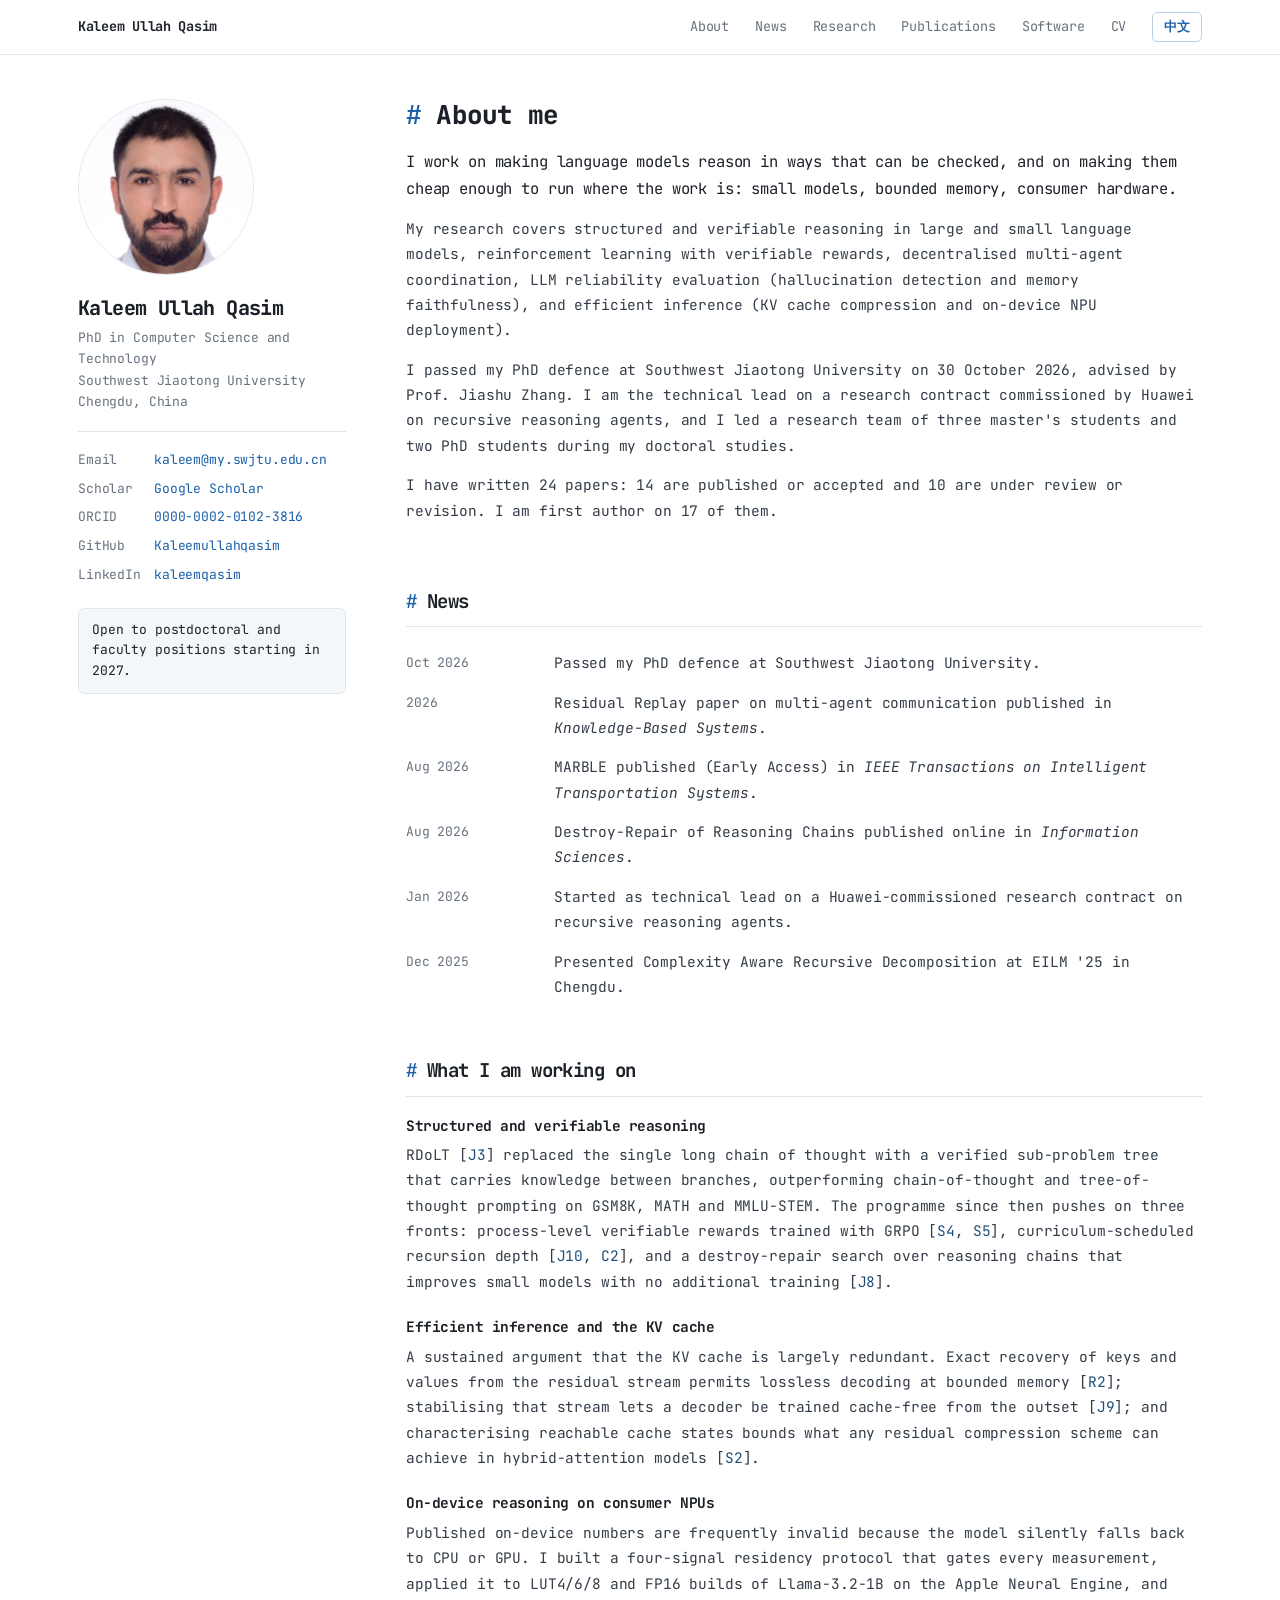
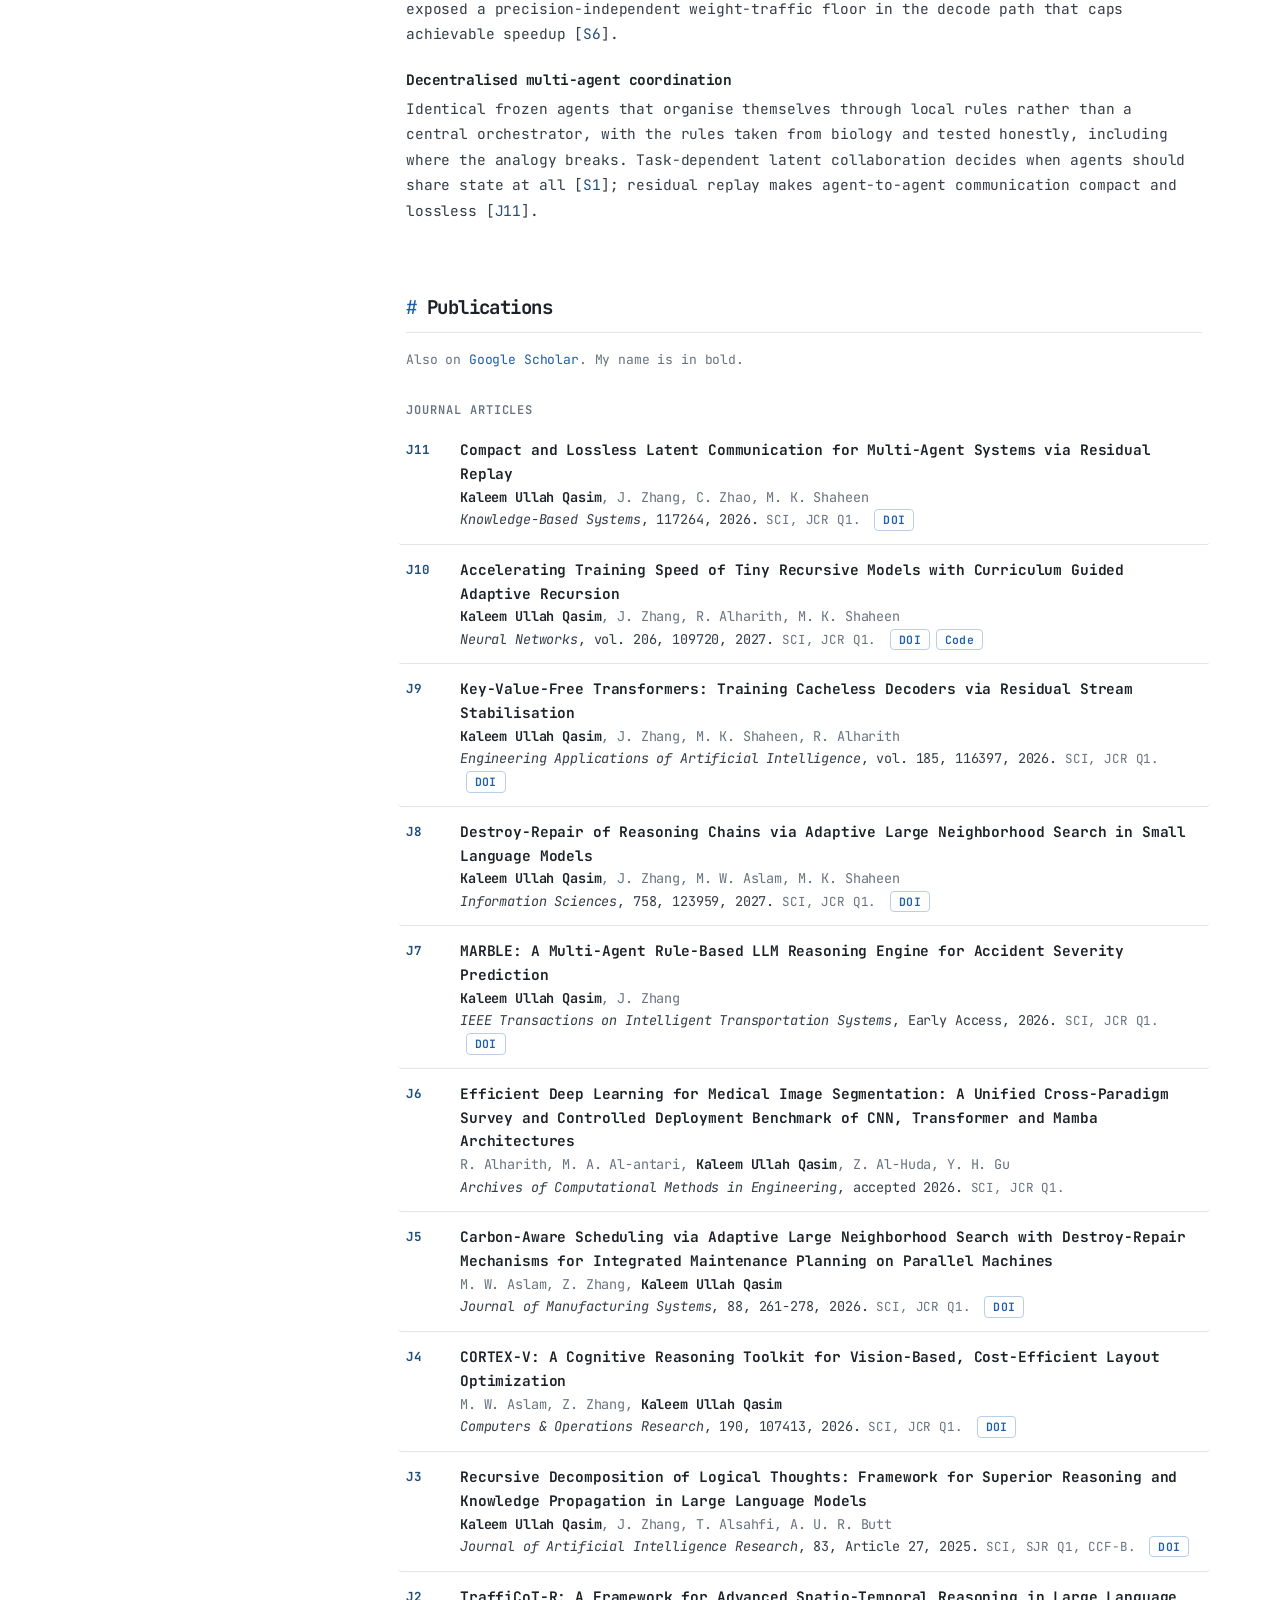
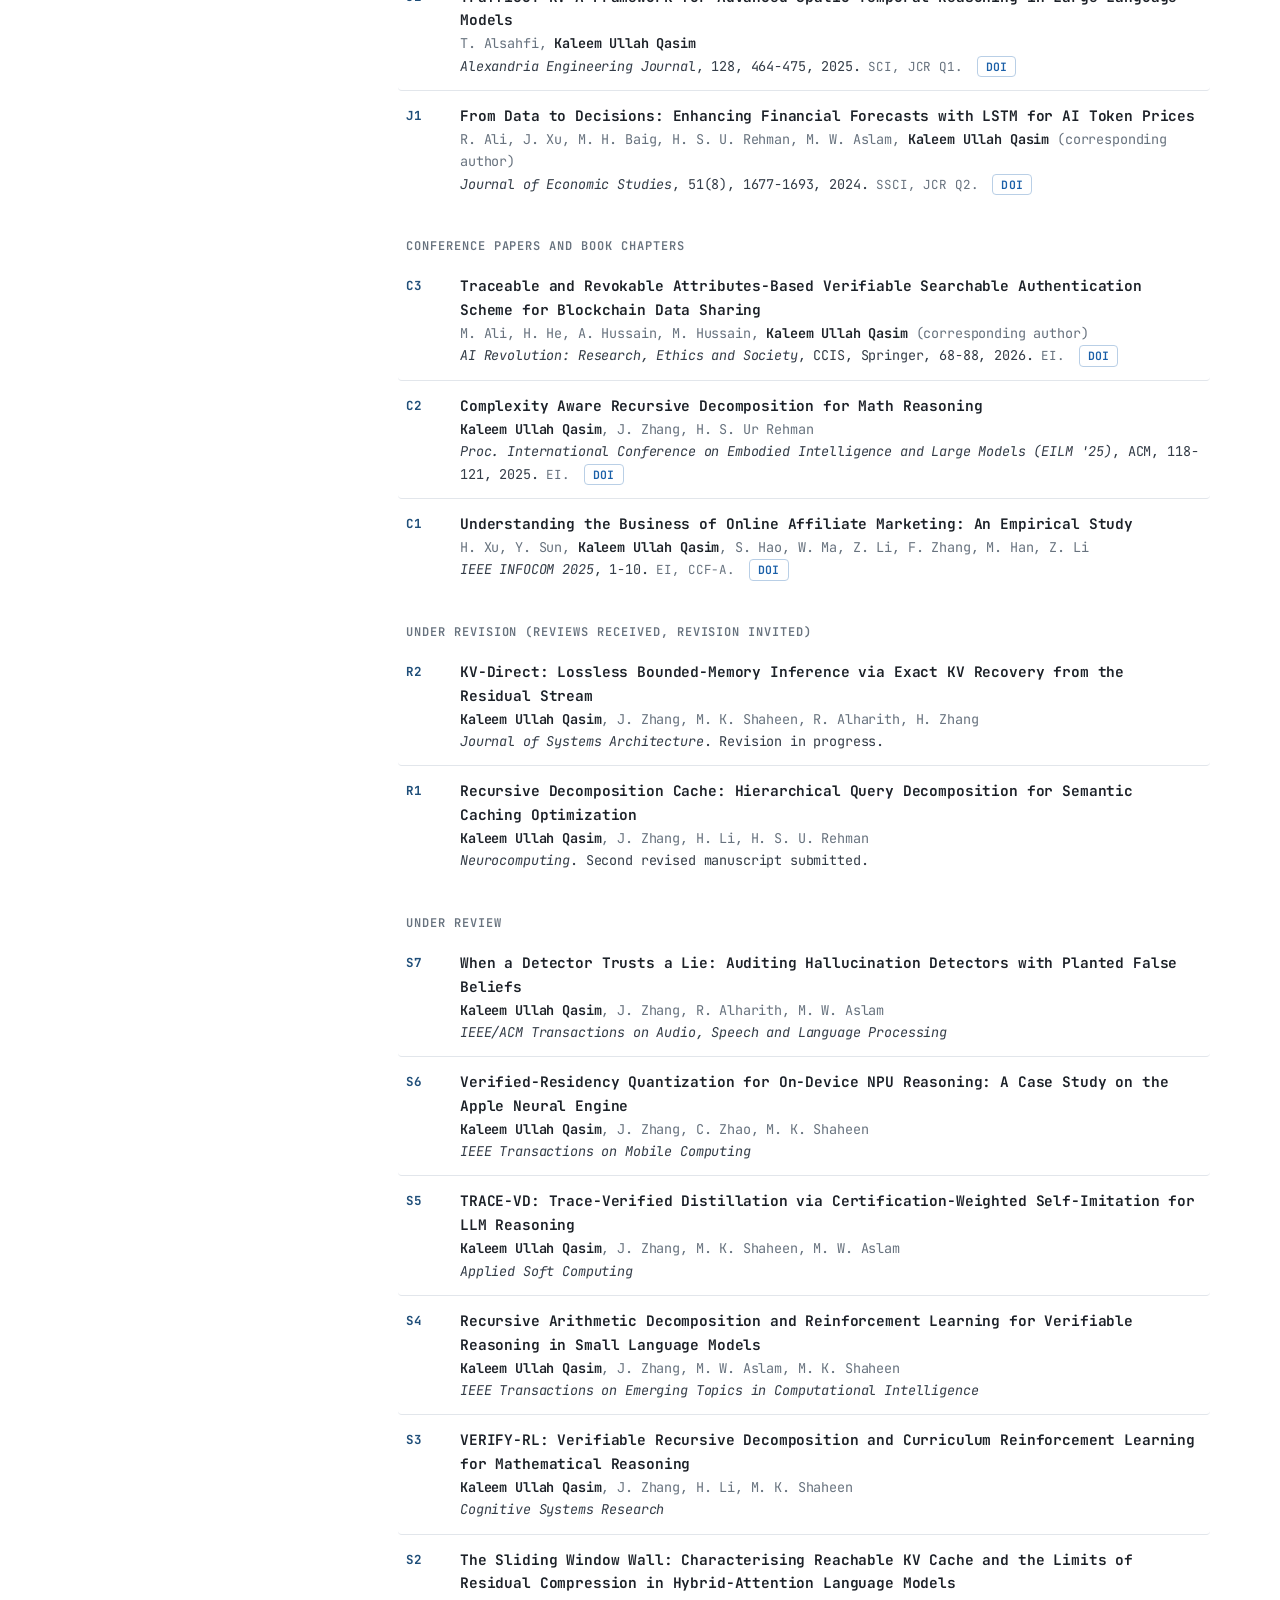
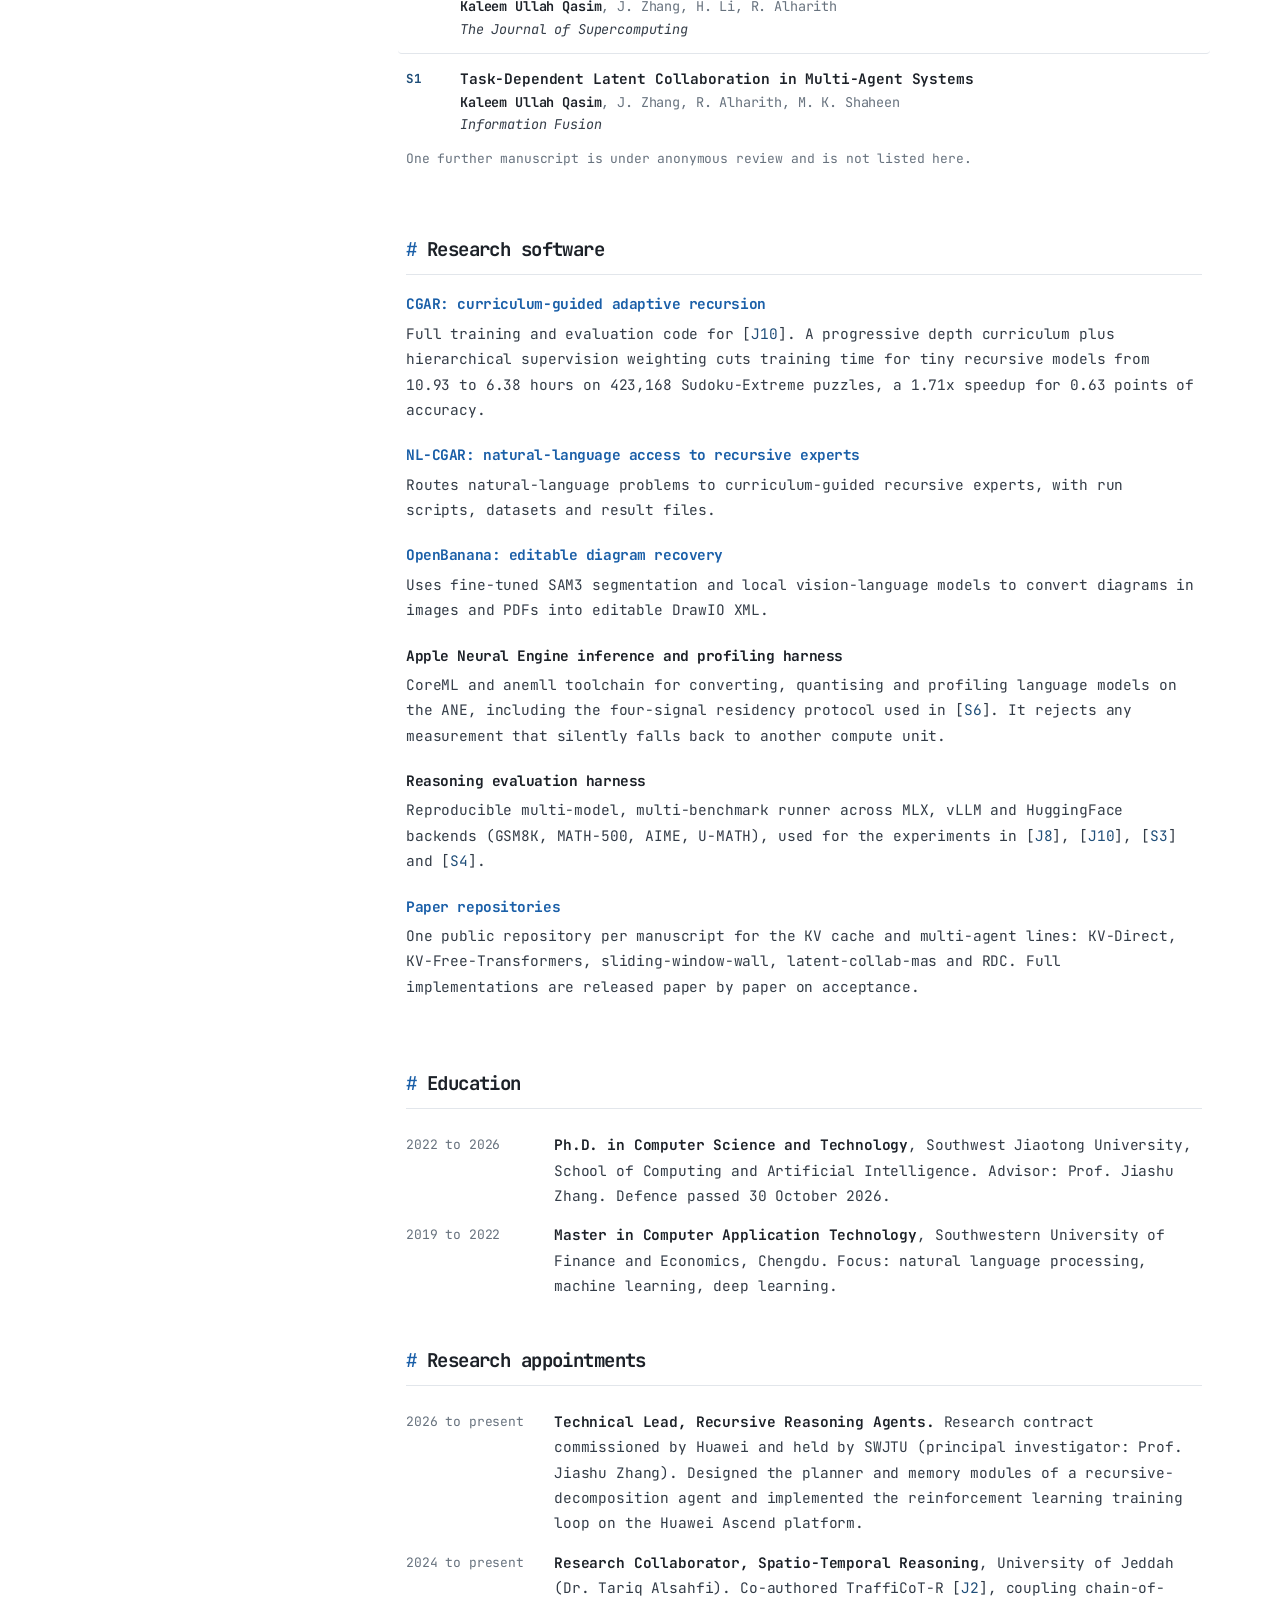
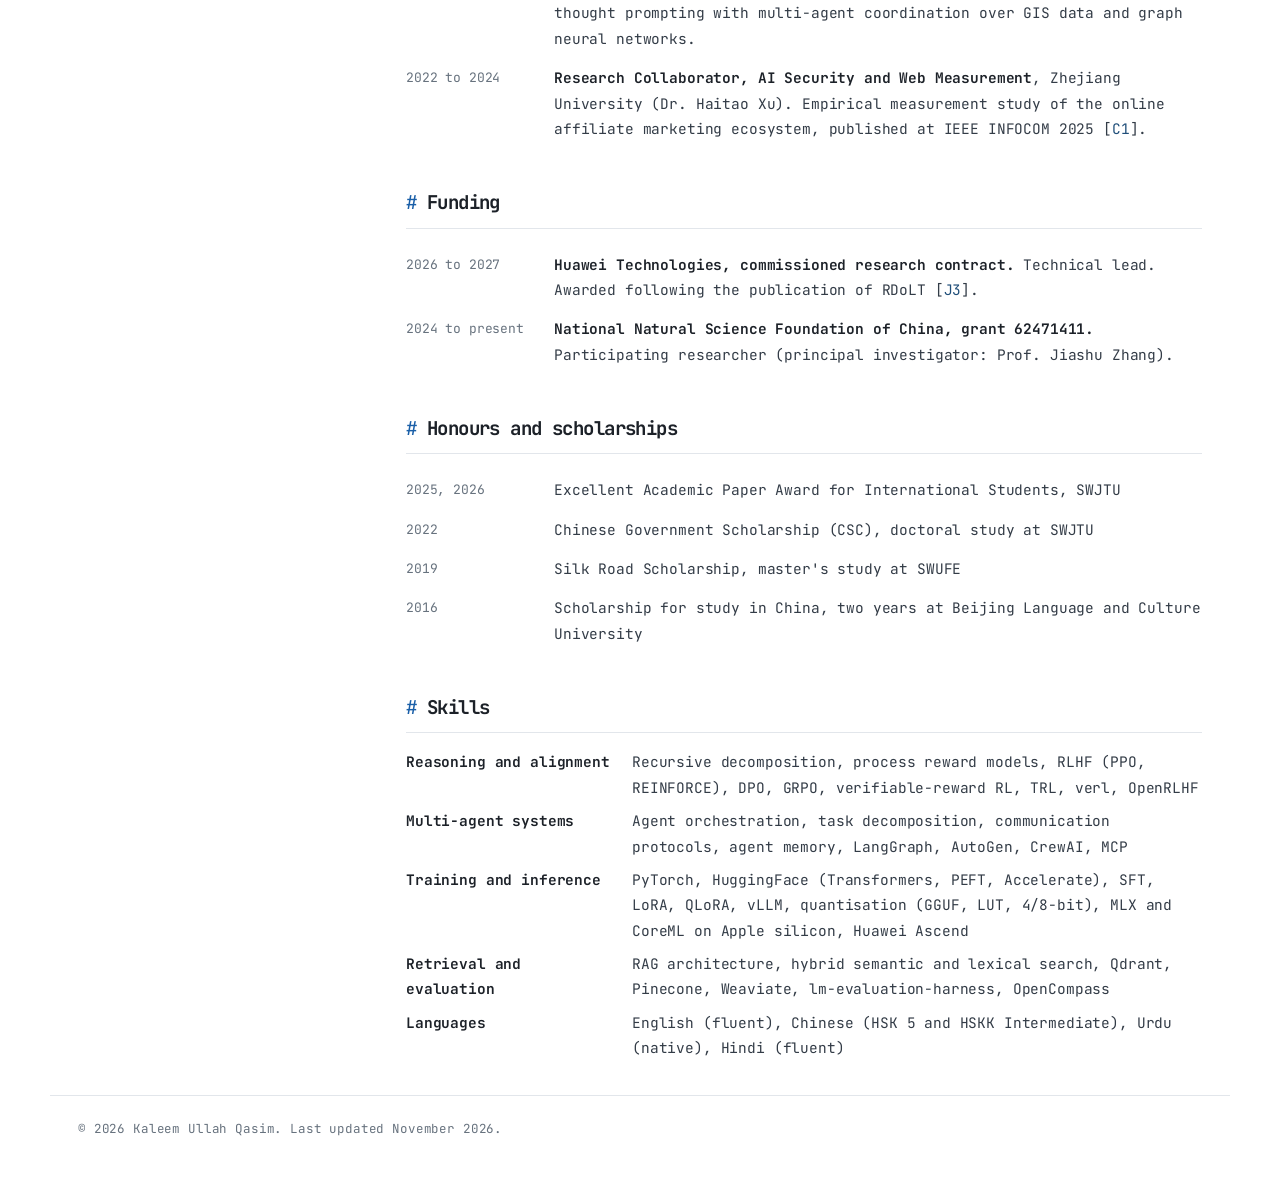
==== commit 7a874a86: "Add Chinese version with language switch, sitemap, robots and search metadata Co-Authored-By: Claude" ====
--- a/index.html
+++ b/index.html
@@ -3,22 +3,35 @@
 <head>
 <meta charset="utf-8">
 <meta name="viewport" content="width=device-width, initial-scale=1">
-<title>Kaleem Ullah Qasim | LLM Reasoning and Efficient Inference</title>
-<meta name="description" content="Kaleem Ullah Qasim, PhD in Computer Science (Southwest Jiaotong University). Research on LLM reasoning, multi-agent coordination, KV cache compression and on-device NPU inference.">
-<meta property="og:title" content="Kaleem Ullah Qasim">
-<meta property="og:description" content="Research on LLM reasoning, multi-agent coordination and efficient inference.">
+<title>Kaleem Ullah Qasim | AI Researcher: LLM Reasoning, Multi-Agent Systems, Efficient Inference</title>
+<meta name="description" content="Kaleem Ullah Qasim is an AI researcher (PhD, Southwest Jiaotong University) working on LLM reasoning, multi-agent coordination, KV cache compression and on-device NPU inference. Publications, code and CV.">
+<meta name="author" content="Kaleem Ullah Qasim">
+<meta name="robots" content="index, follow, max-image-preview:large">
+<meta name="theme-color" content="#1f4e79">
+<link rel="canonical" href="https://kaleemullahqasim.github.io/">
+<link rel="alternate" hreflang="en" href="https://kaleemullahqasim.github.io/">
+<link rel="alternate" hreflang="zh-CN" href="https://kaleemullahqasim.github.io/zh/">
+<link rel="alternate" hreflang="x-default" href="https://kaleemullahqasim.github.io/">
 <meta property="og:type" content="profile">
+<meta property="og:site_name" content="Kaleem Ullah Qasim">
+<meta property="og:title" content="Kaleem Ullah Qasim | AI Researcher: LLM Reasoning, Multi-Agent Systems, Efficient Inference">
+<meta property="og:description" content="Kaleem Ullah Qasim is an AI researcher (PhD, Southwest Jiaotong University) working on LLM reasoning, multi-agent coordination, KV cache compression and on-device NPU inference. Publications, code and CV.">
 <meta property="og:url" content="https://kaleemullahqasim.github.io/">
 <meta property="og:image" content="https://kaleemullahqasim.github.io/photo.jpg">
-<meta name="author" content="Kaleem Ullah Qasim">
-<meta name="theme-color" content="#1f4e79">
-<link rel="canonical" href="https://kaleemullahqasim.github.io/">
+<meta property="og:locale" content="en_US">
+<meta property="og:locale:alternate" content="zh_CN">
+<meta property="profile:first_name" content="Kaleem Ullah">
+<meta property="profile:last_name" content="Qasim">
+<meta name="twitter:card" content="summary">
+<meta name="twitter:title" content="Kaleem Ullah Qasim | AI Researcher: LLM Reasoning, Multi-Agent Systems, Efficient Inference">
+<meta name="twitter:description" content="Kaleem Ullah Qasim is an AI researcher (PhD, Southwest Jiaotong University) working on LLM reasoning, multi-agent coordination, KV cache compression and on-device NPU inference. Publications, code and CV.">
+<meta name="twitter:image" content="https://kaleemullahqasim.github.io/photo.jpg">
 <link rel="icon" href="favicon.svg" type="image/svg+xml">
 <link rel="preload" href="fonts/jetbrains-mono-latin-wght-normal.woff2" as="font" type="font/woff2" crossorigin>
+<link rel="stylesheet" href="style.css">
 <script type="application/ld+json">
-{"@context":"https://schema.org","@type":"Person","name":"Kaleem Ullah Qasim","url":"https://kaleemullahqasim.github.io/","image":"https://kaleemullahqasim.github.io/photo.jpg","jobTitle":"PhD in Computer Science and Technology","alumniOf":{"@type":"CollegeOrUniversity","name":"Southwest Jiaotong University"},"email":"mailto:kaleem@my.swjtu.edu.cn","sameAs":["https://scholar.google.com/citations?user=MIH9DcUAAAAJ","https://orcid.org/0000-0002-0102-3816","https://github.com/Kaleemullahqasim","https://linkedin.com/in/kaleemqasim"]}
+{"@context": "https://schema.org", "@type": "ProfilePage", "inLanguage": "en", "url": "https://kaleemullahqasim.github.io/", "mainEntity": {"@type": "Person", "name": "Kaleem Ullah Qasim", "alternateName": ["Kaleem Qasim", "K. U. Qasim"], "url": "https://kaleemullahqasim.github.io/", "image": "https://kaleemullahqasim.github.io/photo.jpg", "jobTitle": "AI Researcher, PhD in Computer Science and Technology", "description": "Researcher in LLM reasoning, multi-agent coordination, KV cache compression and on-device NPU inference.", "affiliation": {"@type": "CollegeOrUniversity", "name": "Southwest Jiaotong University", "alternateName": "西南交通大学", "url": "https://www.swjtu.edu.cn/"}, "alumniOf": [{"@type": "CollegeOrUniversity", "name": "Southwest Jiaotong University"}, {"@type": "CollegeOrUniversity", "name": "Southwestern University of Finance and Economics"}], "address": {"@type": "PostalAddress", "addressLocality": "Chengdu", "addressCountry": "CN"}, "email": "mailto:kaleem@my.swjtu.edu.cn", "knowsAbout": ["Large language models", "LLM reasoning", "Small language models", "Recursive decomposition", "Reinforcement learning with verifiable rewards", "Multi-agent systems", "KV cache compression", "Efficient inference", "On-device NPU inference", "Hallucination detection"], "knowsLanguage": ["en", "zh", "ur", "hi"], "sameAs": ["https://scholar.google.com/citations?user=MIH9DcUAAAAJ", "https://orcid.org/0000-0002-0102-3816", "https://github.com/Kaleemullahqasim", "https://linkedin.com/in/kaleemqasim"]}}
 </script>
-<link rel="stylesheet" href="style.css">
 </head>
 <body id="top">
 
@@ -31,6 +44,7 @@
     <a href="#publications">Publications</a>
     <a href="#software">Software</a>
     <a href="#cv">CV</a>
+    <a class="lang" href="zh/" hreflang="zh-CN" lang="zh-CN" title="切换到中文版">中文</a>
   </div>
 </nav>
 
@@ -38,7 +52,7 @@
 
 <aside>
   <img src="photo.jpg" alt="Portrait of Kaleem Ullah Qasim" width="190" height="190">
-  <p class="name">Kaleem Ullah Qasim</p>
+  <h1 class="name">Kaleem Ullah Qasim</h1>
   <p class="role">PhD in Computer Science and Technology<br>Southwest Jiaotong University<br>Chengdu, China</p>
   <ul>
     <li><span>Email</span><a href="mailto:kaleem@my.swjtu.edu.cn">kaleem@my.swjtu.edu.cn</a></li>
@@ -53,7 +67,7 @@
 <main>
 
 <section id="about">
-  <h1>About me</h1>
+  <h2 class="top">About me</h2>
   <p class="lead">I work on making language models reason in ways that can be checked, and on making them cheap enough to run where the work is: small models, bounded memory, consumer hardware.</p>
   <p>My research covers structured and verifiable reasoning in large and small language models, reinforcement learning with verifiable rewards, decentralised multi-agent coordination, LLM reliability evaluation (hallucination detection and memory faithfulness), and efficient inference (KV cache compression and on-device NPU deployment).</p>
   <p>I passed my PhD defence at Southwest Jiaotong University on 30 October 2026, advised by Prof. Jiashu Zhang. I am the technical lead on a research contract commissioned by Huawei on recursive reasoning agents, and I led a research team of three master's students and two PhD students during my doctoral studies.</p>
--- a/style.css
+++ b/style.css
@@ -42,6 +42,8 @@
 nav .brand { font-weight: 700; color: var(--text); margin-right: auto; letter-spacing: -0.02em; }
 nav a { color: var(--muted); font-size: 13.5px; }
 nav a:hover { color: var(--accent); text-decoration: none; }
+nav a.lang { color: var(--link); font-weight: 600; font-size: 12.5px; padding: 3px 11px; border: 1px solid #b9cfe6; border-radius: 5px; }
+nav a.lang:hover { background: var(--link); border-color: var(--link); color: #fff; }
 
 /* two columns: sidebar + content */
 .page { max-width: 1180px; margin: 0 auto; padding: 44px 28px 24px; display: grid; grid-template-columns: 268px minmax(0, 1fr); gap: 60px; }
@@ -57,9 +59,9 @@
 main { max-width: 820px; }
 main section { padding-bottom: 10px; }
 h1, h2, h3, h4 { color: var(--text); letter-spacing: -0.03em; }
-h1 { font-size: 26px; font-weight: 750; margin: 0 0 16px; line-height: 1.25; }
 h2 { font-size: 19px; font-weight: 700; margin: 38px 0 16px; padding-bottom: 8px; border-bottom: 1px solid var(--line); }
-h1::before, h2::before { content: "# "; color: var(--link); font-weight: 500; }
+h2::before { content: "# "; color: var(--link); font-weight: 500; }
+h2.top { font-size: 26px; font-weight: 750; margin: 0 0 16px; padding: 0; border: 0; line-height: 1.25; }
 h3 { font-size: 14.5px; font-weight: 700; margin: 0 0 4px; }
 h4 { font-size: 12px; font-weight: 600; text-transform: uppercase; letter-spacing: 0.08em; color: var(--muted); margin: 28px 0 4px; }
 p { margin: 0 0 14px; }
@@ -104,6 +106,7 @@
   aside ul { display: flex; flex-wrap: wrap; justify-content: center; gap: 2px 18px; }
   aside li span { display: none; }
   nav .brand { display: none; }
+  nav a.lang { order: -1; }
   ul.rows li { grid-template-columns: 1fr; gap: 0; }
   dl.skills { grid-template-columns: 1fr; gap: 0; }
   dl.skills dd { margin-bottom: 12px; }
@@ -120,3 +123,9 @@
   ol.pubs li, .block, ul.rows li { break-inside: avoid; }
   a { color: inherit; }
 }
+
+/* Chinese pages */
+:lang(zh-CN) body, html:lang(zh-CN) body { letter-spacing: 0; line-height: 1.9; }
+html:lang(zh-CN) h1, html:lang(zh-CN) h2, html:lang(zh-CN) h3 { letter-spacing: 0; }
+html:lang(zh-CN) h4 { letter-spacing: 0.04em; font-size: 13px; }
+html:lang(zh-CN) aside li span { width: 80px; }
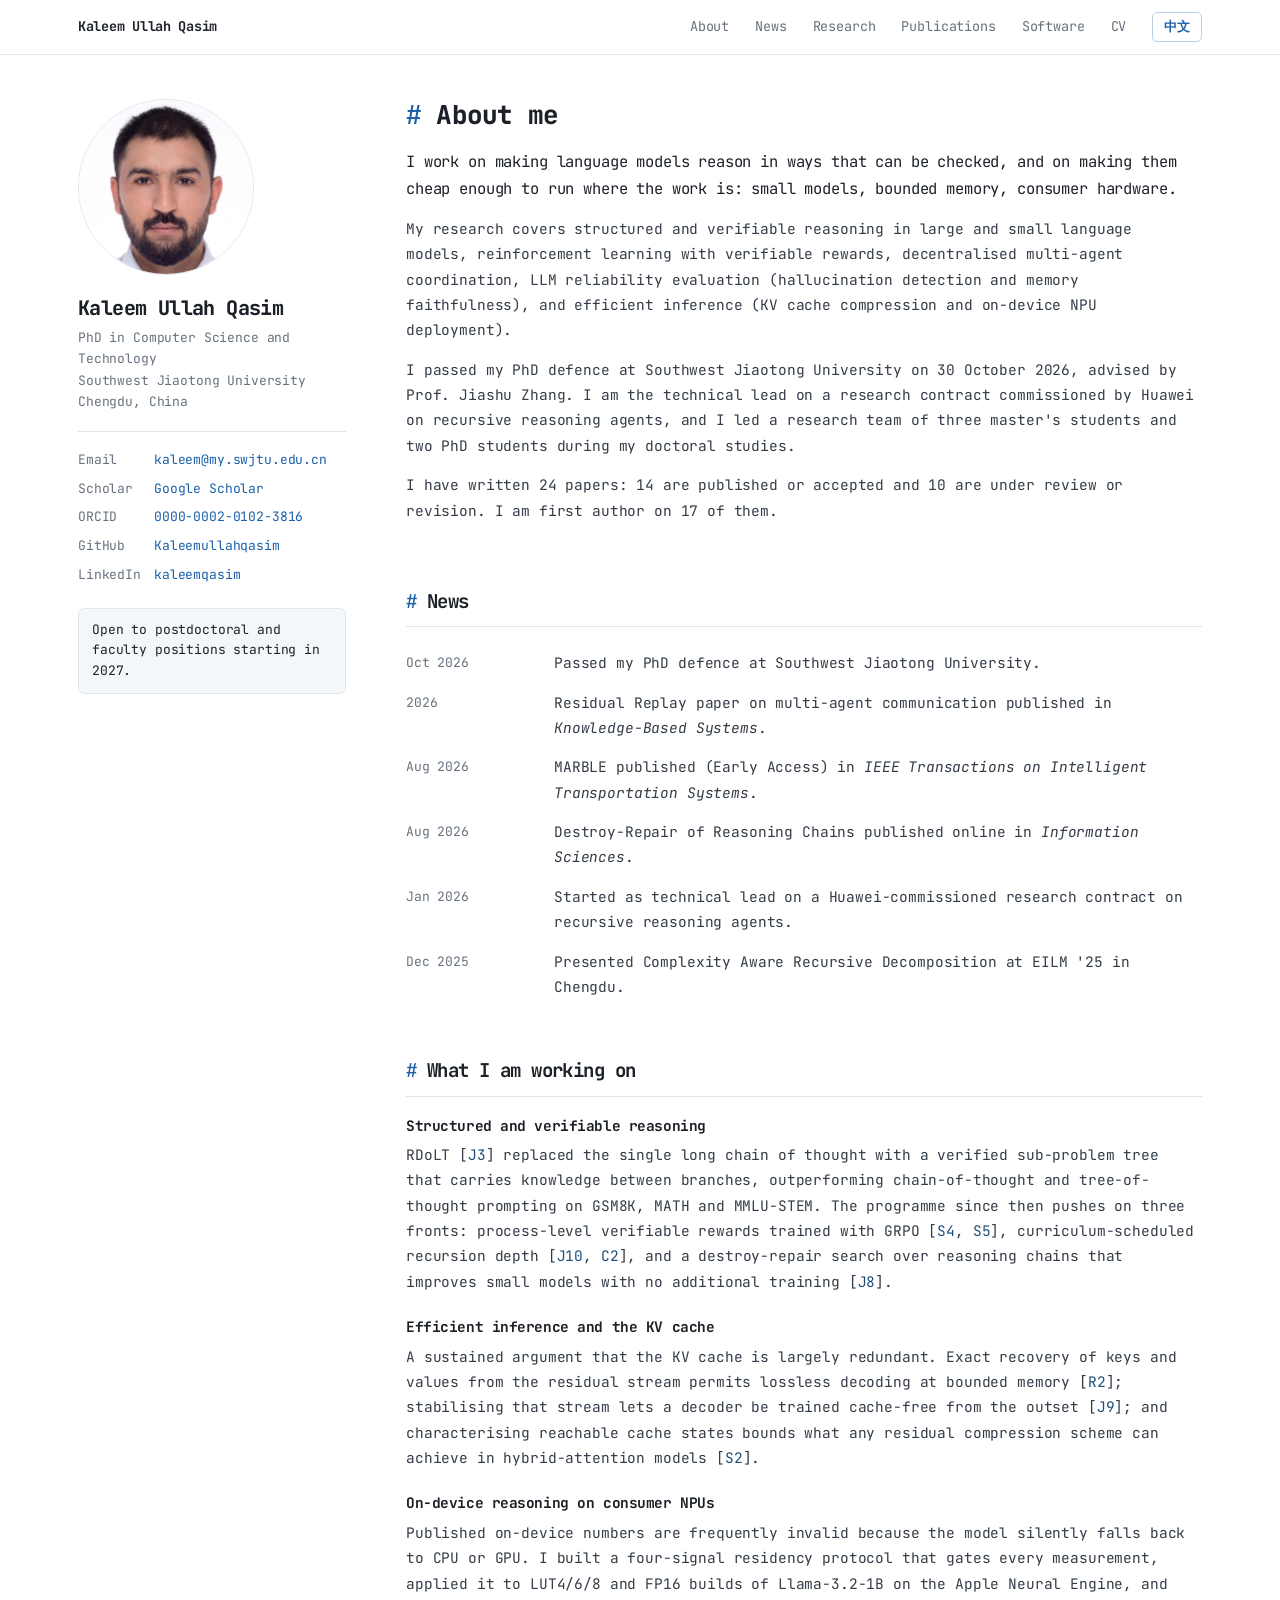
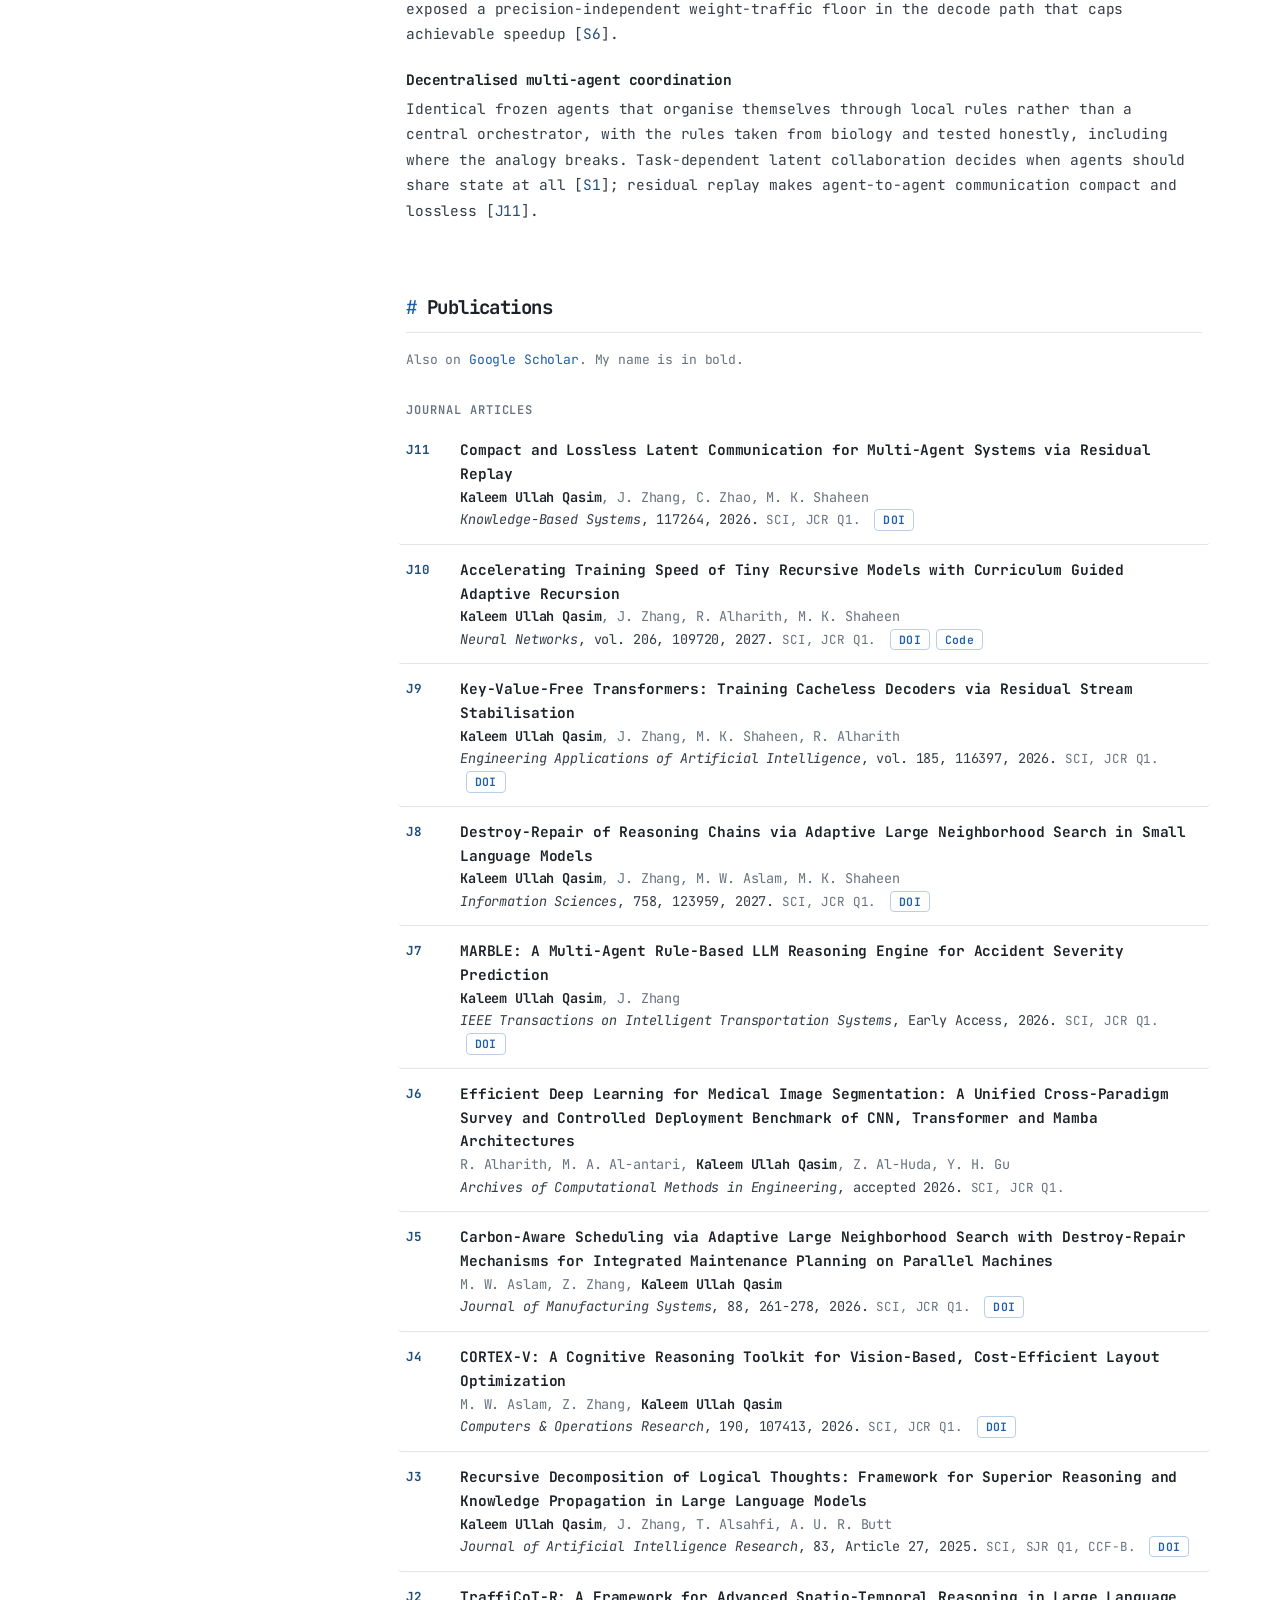
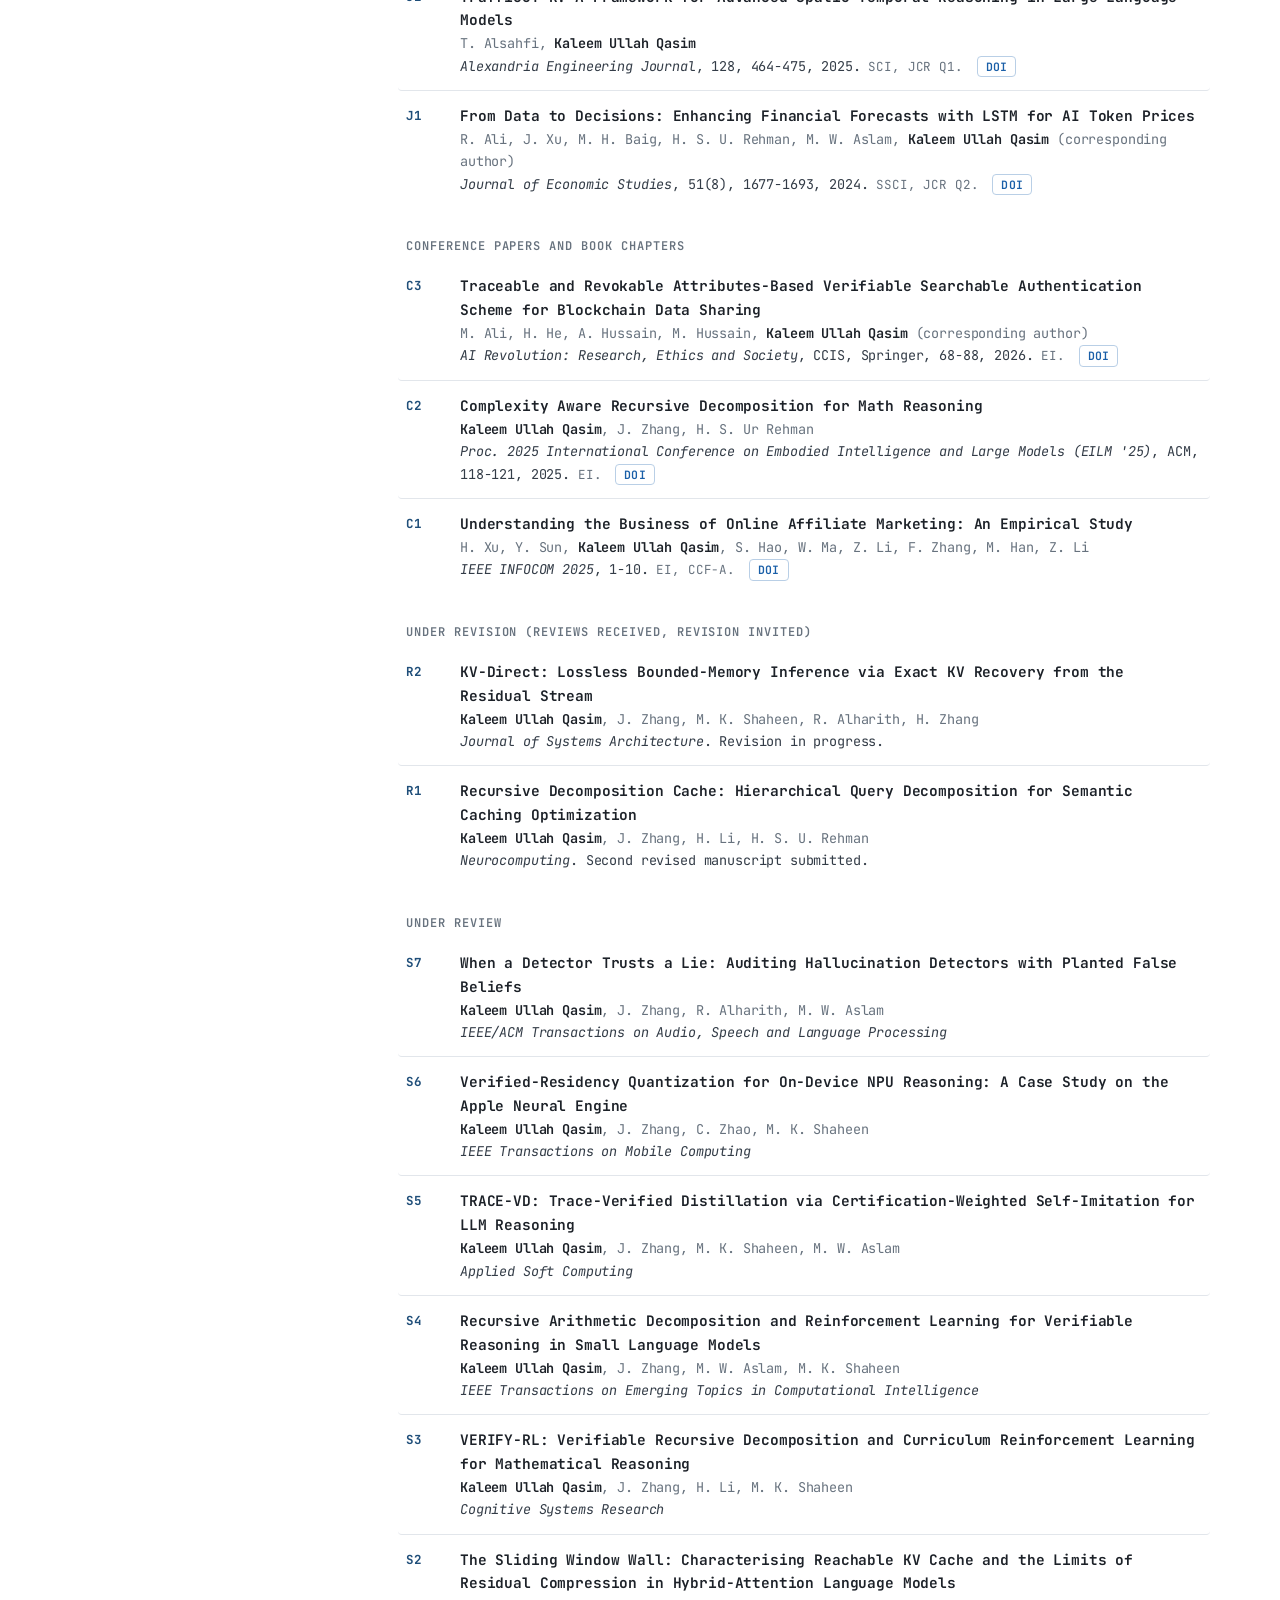
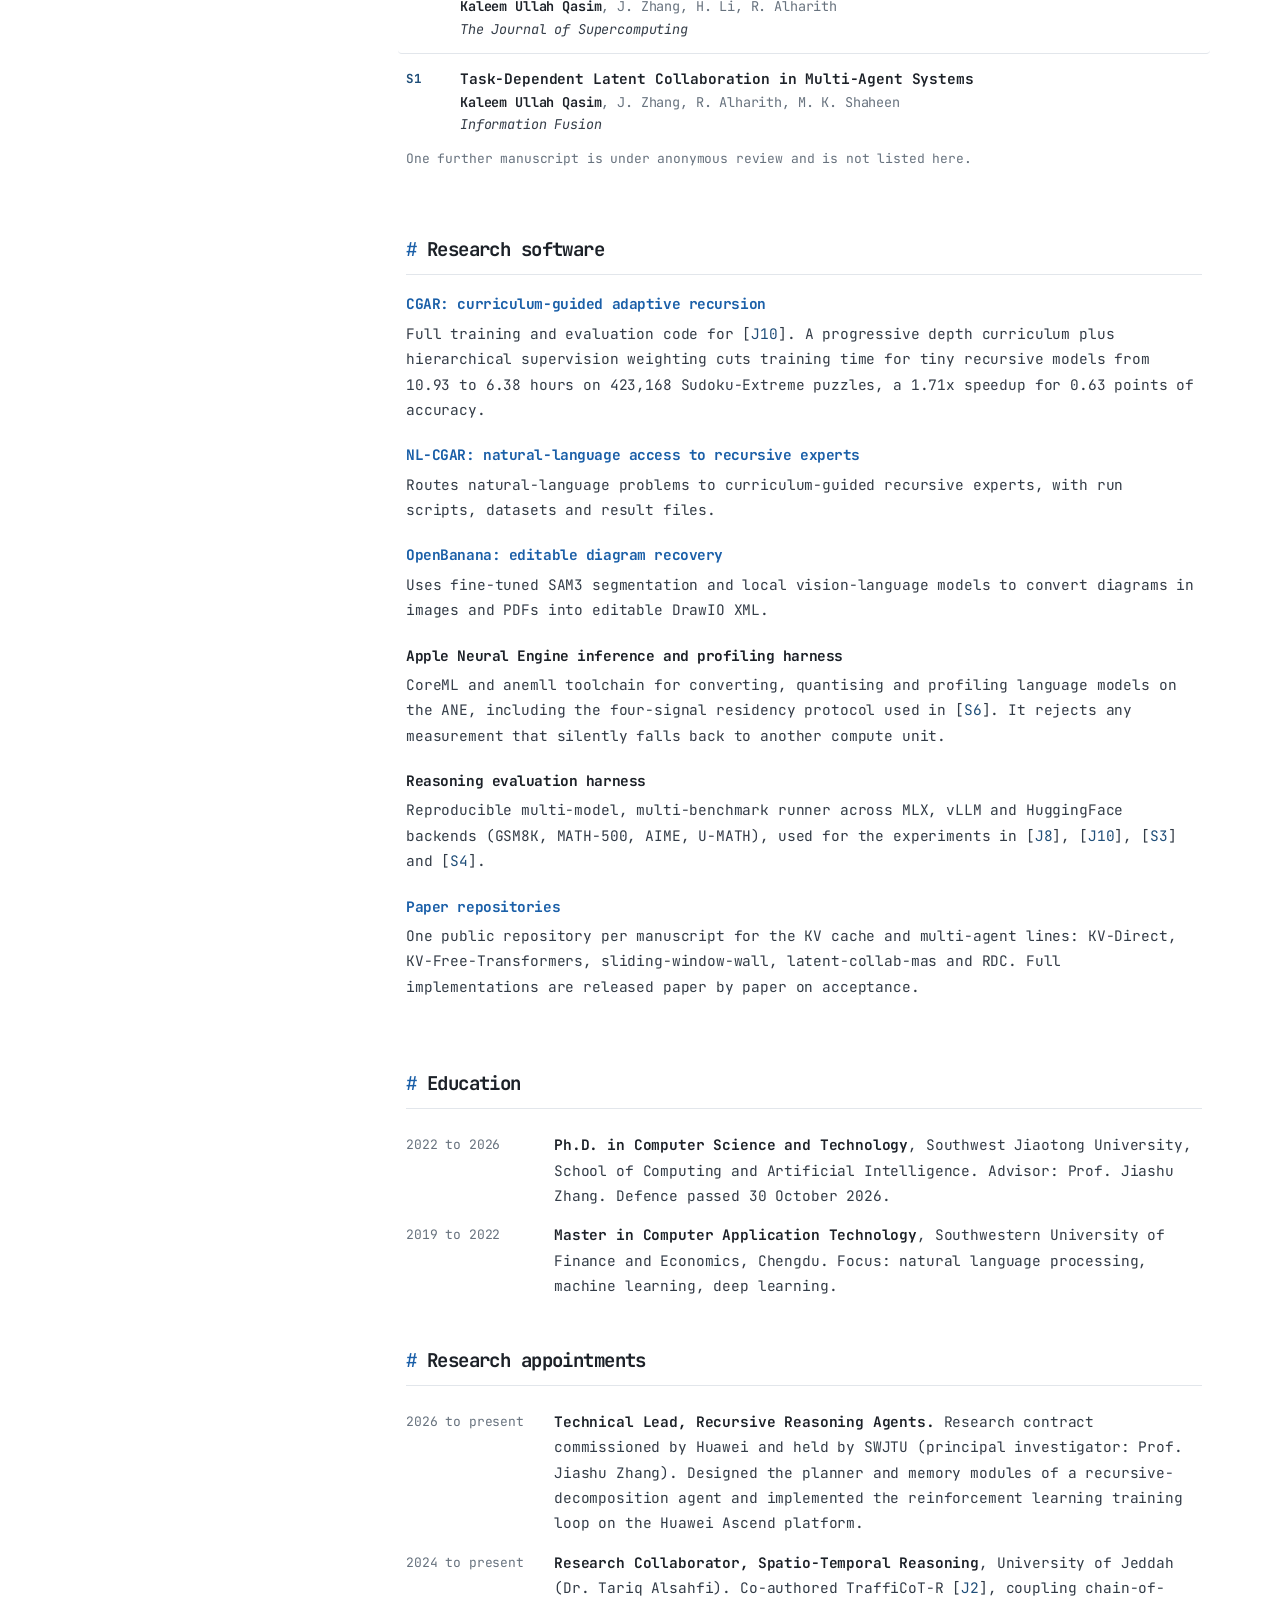
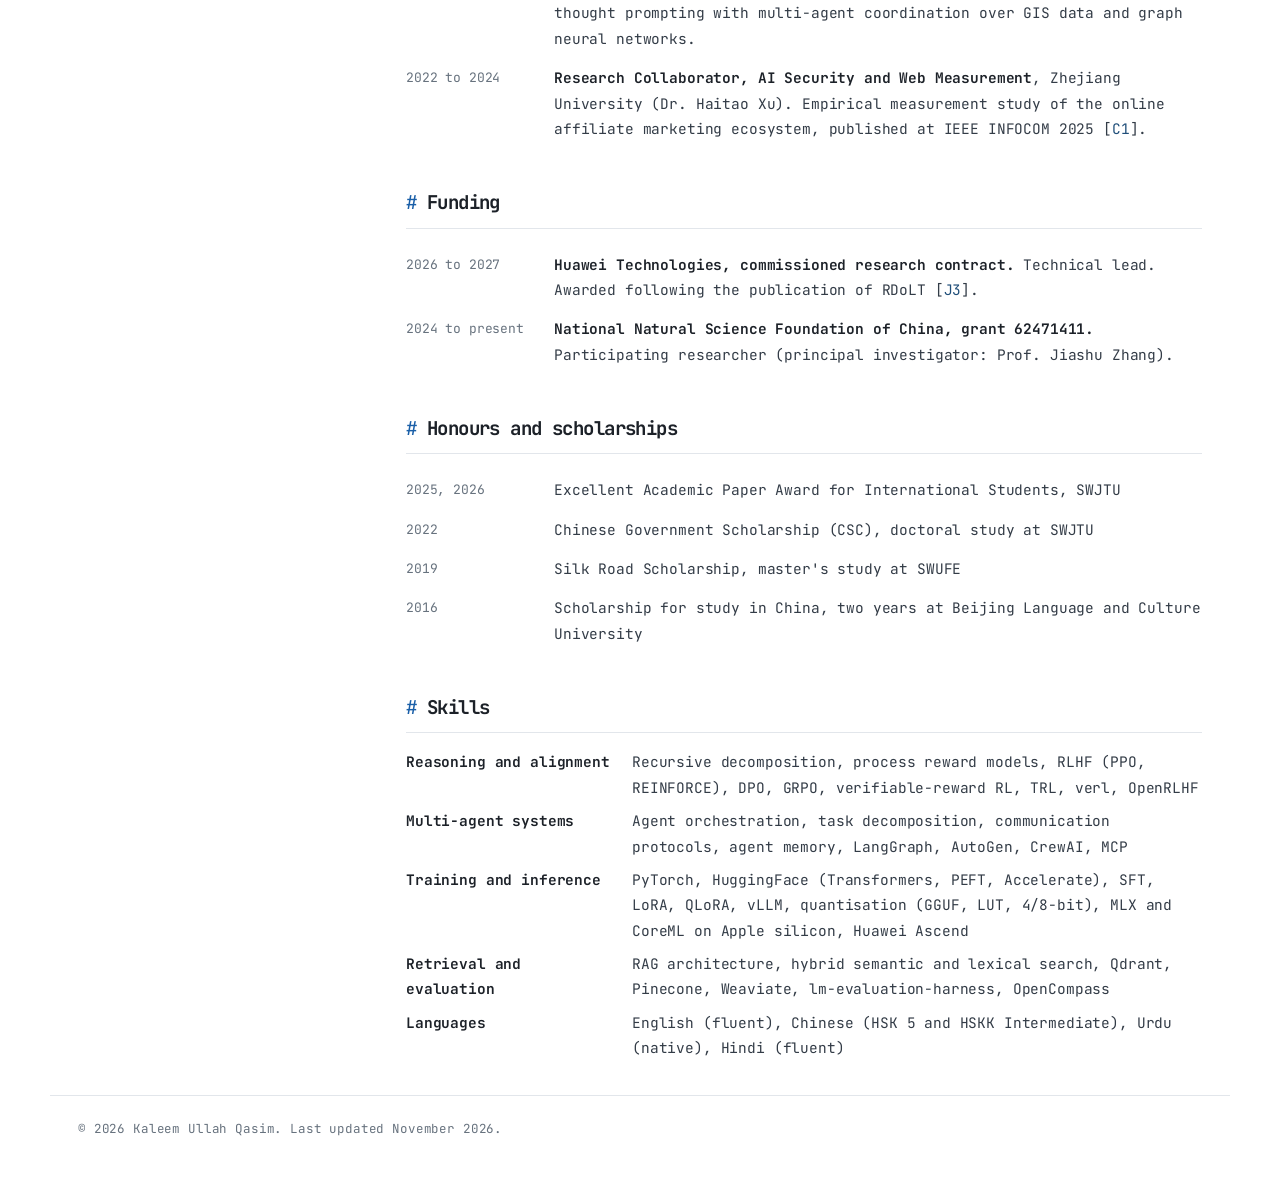
==== commit 3e44533c: "Match EILM proceedings name to the CV Co-Authored-By: Claude Fable 5.2 <noreply@anthropic.com>" ====
--- a/index.html
+++ b/index.html
@@ -179,7 +179,7 @@
     <li id="C2"><span class="tag">C2</span><div>
       <span class="title">Complexity Aware Recursive Decomposition for Math Reasoning</span>
       <span class="authors"><b>Kaleem Ullah Qasim</b>, J. Zhang, H. S. Ur Rehman</span>
-      <span class="venue"><i>Proc. International Conference on Embodied Intelligence and Large Models (EILM '25)</i>, ACM, 118-121, 2025. <span class="rank">EI.</span> <a class="btn" href="https://doi.org/10.1145/3788731.3788750">DOI</a></span>
+      <span class="venue"><i>Proc. 2025 International Conference on Embodied Intelligence and Large Models (EILM '25)</i>, ACM, 118-121, 2025. <span class="rank">EI.</span> <a class="btn" href="https://doi.org/10.1145/3788731.3788750">DOI</a></span>
     </div></li>
     <li id="C1"><span class="tag">C1</span><div>
       <span class="title">Understanding the Business of Online Affiliate Marketing: An Empirical Study</span>
